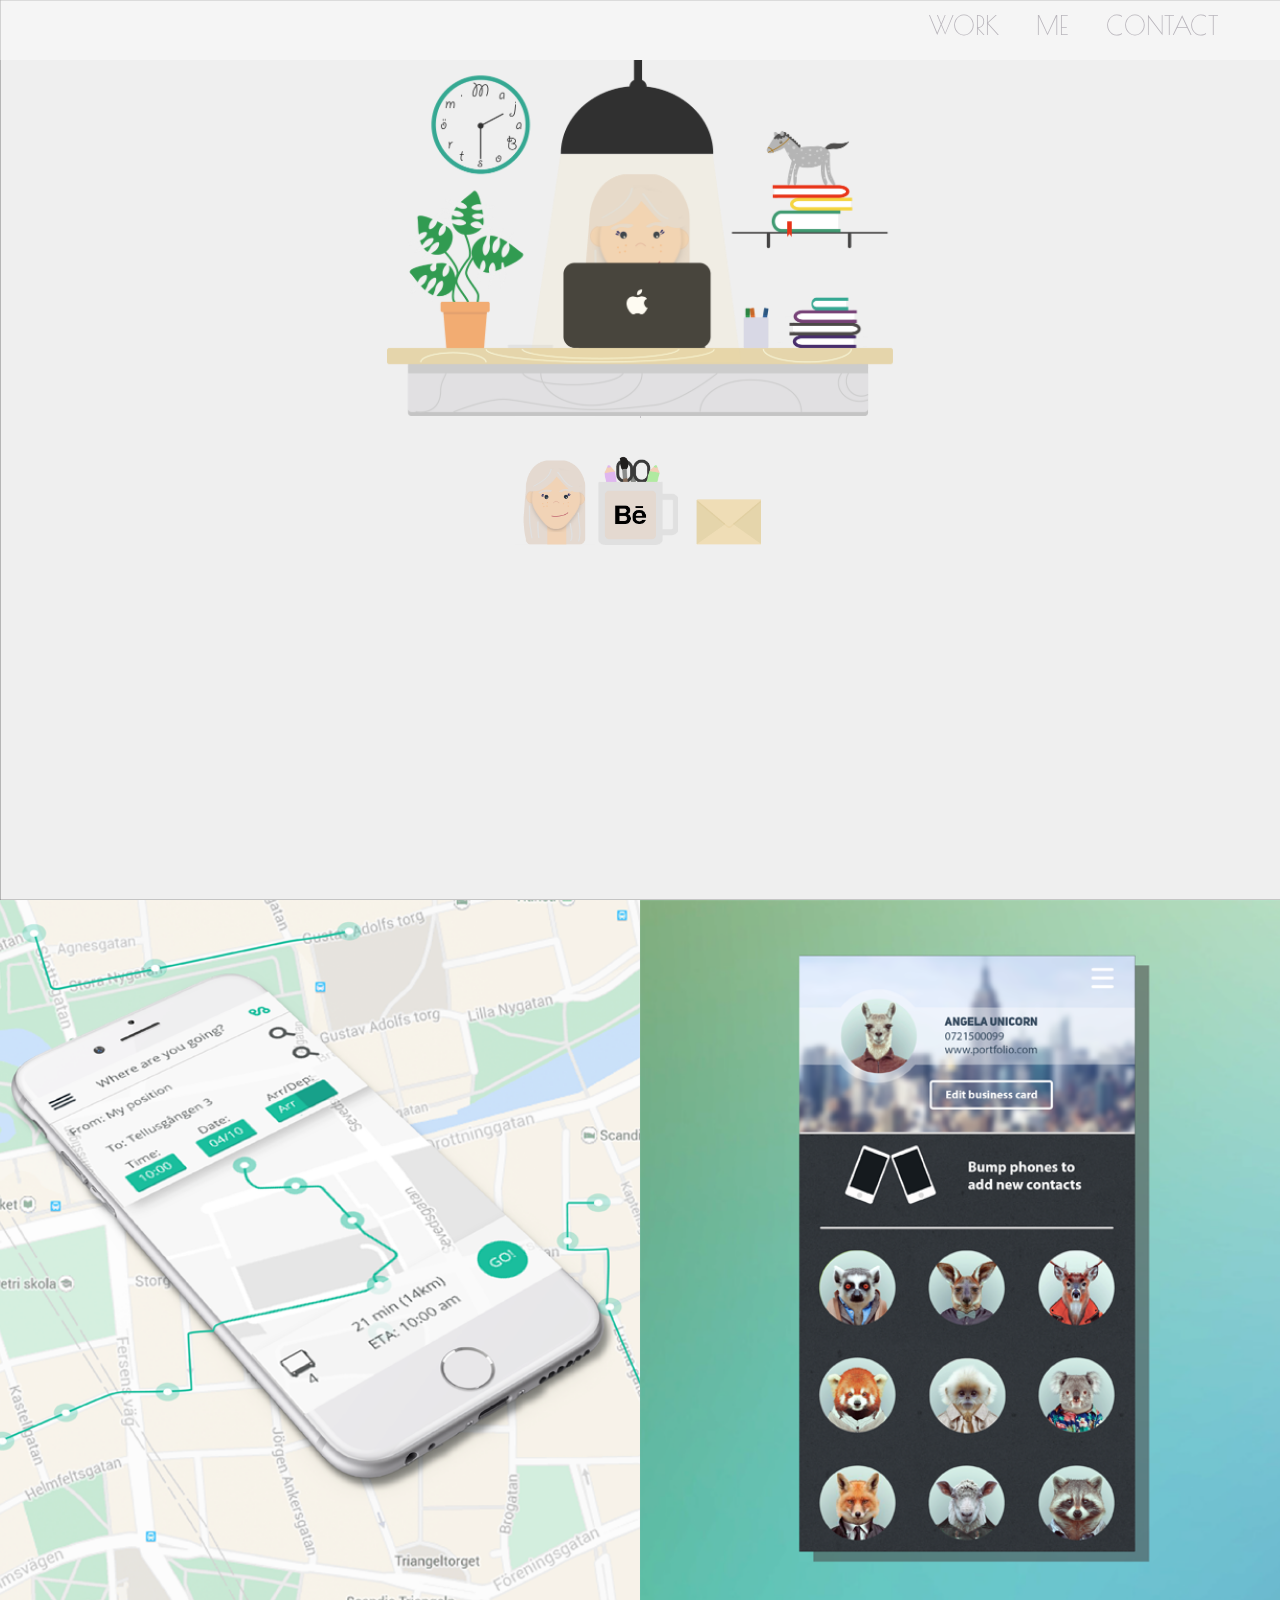
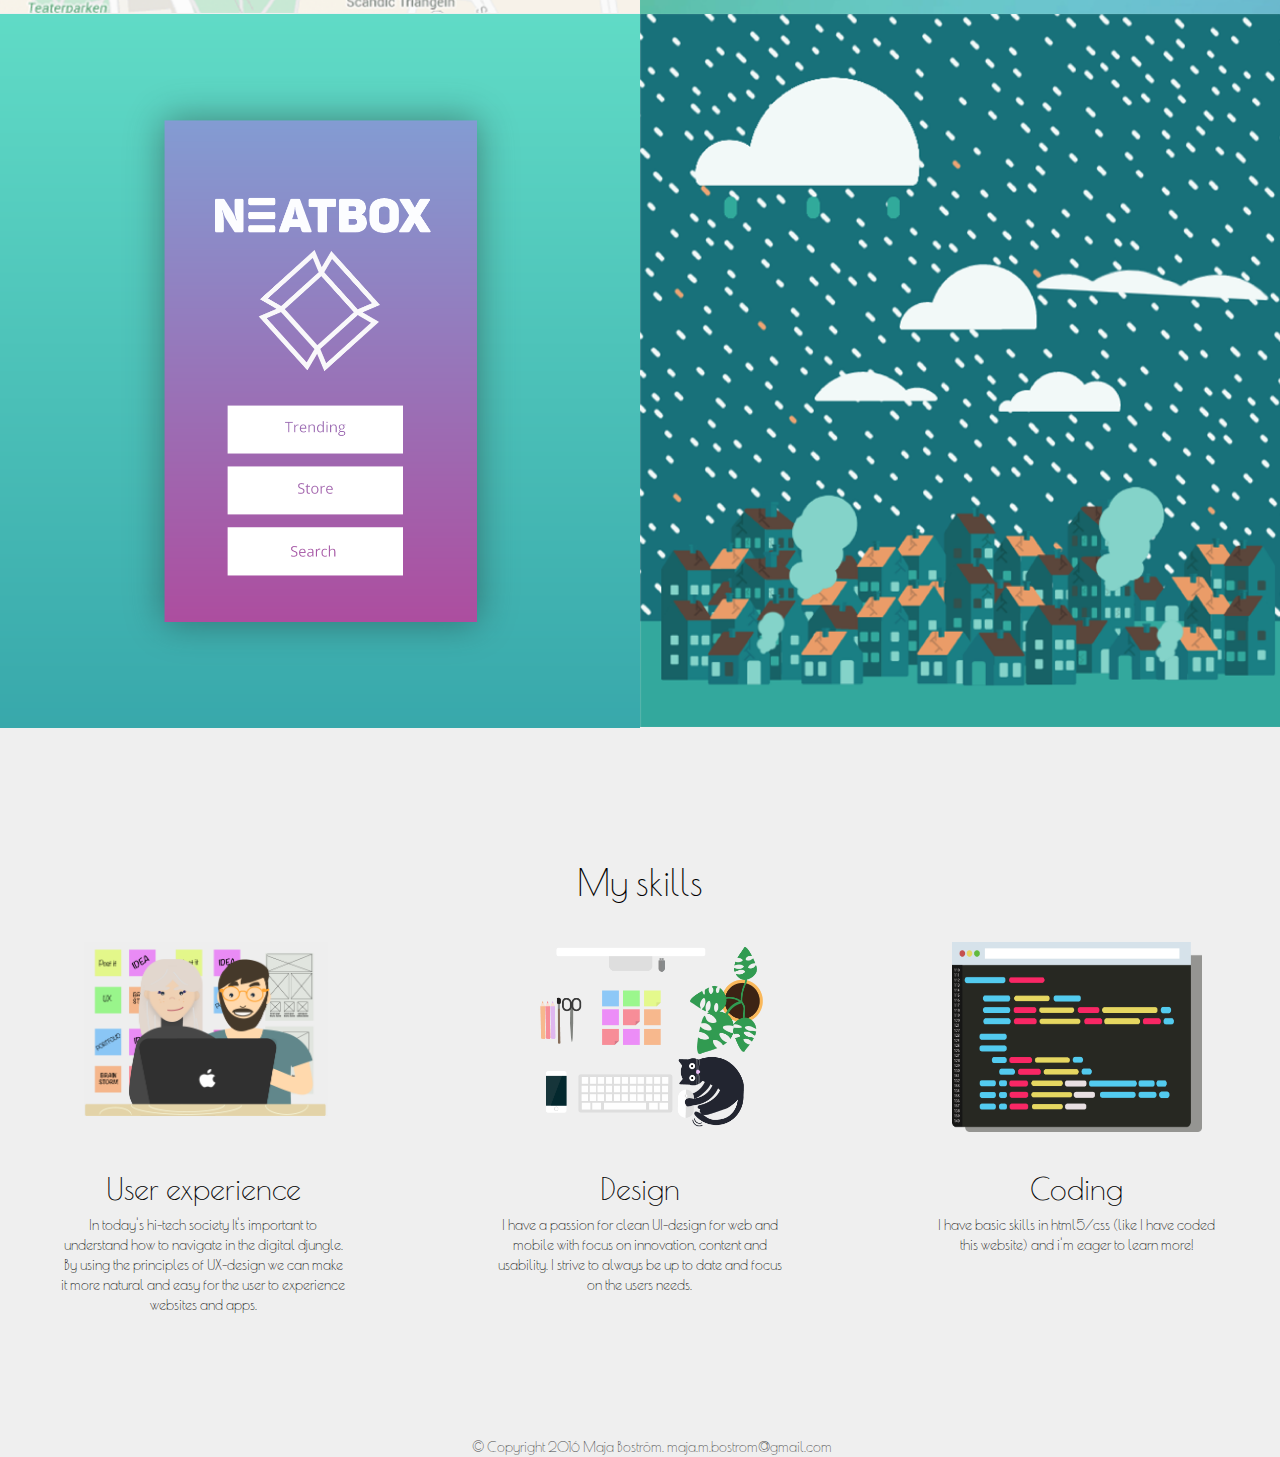
==== index.html @ 8cfa1ce7 "text" ====
<!DOCTYPE html>
<html lang="sv-SE">
	<head>
		<meta charset="utf-8"/>
		<link href='bootstrap.min.css' rel='stylesheet' type='text/css'>
		<link rel="stylesheet" type="text/css" href="style.css">
		<title></title>
		<meta name="viewport" content="width=device-width">
		<link href='https://fonts.googleapis.com/css?family=Poiret One' rel='stylesheet' type='text/css'>

	</head>
	
	<body>
		<header>
			<nav> 
				<ul>
					<li> <a href="#blue">WORK</a> </li>
					<li> <a href="#container_marketing">ME</a> </li>
					<li> <a href="#contact">CONTACT</a> </li>
				</ul>
			</nav>
		</header>

		    <div id="contact">
		<div class="rowCentered">
			<img class="huvudbild" src=medeskv2.png>
		
			<ul>
				<li><a class="mail-icon1" href="https://se.linkedin.com/in/maja-boström-a5a7ab94"></a></li>
				<li><a class="mail-icon2" href="https://www.behance.net/majabostrom"></a></li>
				<li><a class="mail-icon3" href="mailto:maja.m.bostrom@gmail.com"></a></li>
			</ul>

			
		</div>
		</div>



	<!--<a class="grid__item" href="#">
						<h2 class="title title--preview">On Humans &amp; other Beings</h2>
						<div class="loader">
						::before
						</div>

						<span class="category">Stories for humans</span>
						<div class="meta meta--preview">
							<img class="meta__avatar" src="jag.svg" alt="author01" /> 
							<span class="meta__date"><i class="fa fa-calendar-o">
							</i> 
							"9 Apr"
						</span>
							<span class="meta__reading-time"><i class="fa fa-clock-o">
								::before 
								</i> 
								"3 min read"
								</span>
						</div>
					</a>

	<article class="content__item">
							<span class="category category--full">Stories for humans</span>
							<h2 class="title title--full">On Humans &amp; other Beings</h2>
							<div class="meta meta--full">
								<img class="meta__avatar" src="img/authors/1.png" alt="author01" />
								<span class="meta__author"> ::before "Matthew Walters"</span>
								<span class="meta__date"><i class="fa fa-calendar-o"></i> "9 Apr" </span>
								<span class="meta__reading-time"><i class="fa fa-clock-o"></i> "3 min read" </span>
	
							</div>-->

	  <div class="containermarketing">

      <!-- Three columns of text below the carousel -->
      <div class="row">
	<div class="col-md-6">
		<div id="blue"> 
			<a href="project1.html" title="Transdev" name="Project1"><img src="mobil1.png"></a>
			 </div>
		</div>
	
		<div class="col-md-6">
		<div id="grey"> 
			<a href="project2.html" title="Bumpaphone" name="Bumpaphone"><img src="Bumpaphone.png"></a>
		</div>
		</div>

		<div class="col-md-6">
		<div id="yellow"> 
			<a href="project3.html" title="Neatbox"><img src="neatboxstor.png"></a>
		</div>
		</div>

		<div class="col-md-6">
		<div id="orange"> 
			<a href="project4.html" title="Pushedaway" name:"Project4"><img src="pushedaway.png"></a>
		</div>
		</div>

</div>
</div>
<br>
<br>
<br>
     		 
     <div id="container_marketing">
     	<div class="about1">
     	<h1> My skills </h1>
     	</div>

      <!-- Three columns of text below the carousel -->
      <div class="row">
        <div class="col-lg-4">
          <img class="about" src="uxliten.png" alt="Generic placeholder image" width="250" height="210">
          <h2 class="h2">User experience</h2>
          <p>In today's hi-tech society It's important to understand how to navigate in the digital djungle. By using the principles of UX-design we can make it more natural and easy for the user to experience websites and apps.</p>

          

        </div><!-- /.col-lg-4 -->

        <div class="col-lg-4">
          <img class="about" src="designliten.png" alt="Generic placeholder image" width="250" height="210">
          <h2 class="h2">Design</h2>
          <p> I have a passion for clean UI-design for web and mobile with focus on innovation, content and usability. I strive to always be up to date and focus on the users needs.</p>

        </div><!-- /.col-lg-4 -->

        <div class="col-lg-4">
          <img class="about" src="programmeringliten.png" alt="Generic placeholder image" width="250" height="210">
          <h2 class="h2">Coding</h2>
          <p> I have basic skills in html5/css (like I have coded this website) and i'm eager to learn more! </p>
        </div><!-- /.col-lg-4 -->
       
      </div><!-- /.row -->


     </div><!--container_marketing-->

 <p class="copyright">© Copyright 2016 Maja Boström. maja.m.bostrom@gmail.com</p>

		<script src="parallax.js"></script>
		 <script src="https://ajax.googleapis.com/ajax/libs/jquery/1.11.3/jquery.min.js"></script>
		 <script src="https://ajax.googleapis.com/ajax/libs/jquery/2.1.3/jquery.min.js"></script>

		 <script>
        (function() {
            var $win = $(window);
            
            function checkScroll() {
                if ($win.scrollTop() > 2500) {
                    $win.off('scroll', checkScroll);
                    $('.contactme center').fadeIn(2500);
                }
            }
            
            $win.scroll(checkScroll);
        })();
</script>
	</body>
</html>
---- style.css ----
body {
	padding:0;
	margin:0;
	background-color: #efefef;
	font-family: 'Poiret One', cursive;
	max-width: 2000px;
}

header {
	width:100%;
	height: 60px;
	padding:0;
	margin:0;
	position:fixed;
	font-size: 25px;
	background-color: white;
	z-index:988;
	top:0;
	opacity: 0.4;

}



a {
	text-decoration:none;
	color:#696070;
	z-index: 999;
}
.rowCentered li {
	display: inline-block;

}

nav ul{
	padding-top: 10px;
	list-style-type:none;
	
	
}

	nav ul li {
		top:20px;
		display: inline-block;
		float: left;
	}

	nav {
		overflow:hidden;
		width:400px;
		float:right;
		margin-right:10px;
		top:50%;
		transform:translate(0,-25%);
		
	}

		nav ul li a {
			display: block;
			padding: .5em;
			border-radius: .5em;
			margin: .25em;
		}

		nav ul a:focus {
			color:#696070;
			border color:black;

		}

		nav ul a:hover {
			color:#696070;
			border color:black;

		}




.huvudbild{
  width:506px;
  height:506.667;
  padding-bottom: 10px;
  margin: 0 auto;
  display:block;
  padding-top: 60px ;
}

.section {
	margin:0 auto;
	display:block;
	padding-top:0px;
}

.section1 {
   	margin: 0 auto;
   	display:block;
   	padding-top: 0px;
	
}

.rowCentered ul {
	padding: 0px;
	width: 250px;
	margin:0 auto;
} 

.mail-icon1 {
	display:block;
	width:80px;
	height:129px;
	margin-left: auto;
	margin-right: auto;
	background:url('jagicon11.png') no-repeat;
	background-size: cover;
	margin-bottom:100px;
	transition: all 0.2s;
	}
.mail-icon1:hover {
	display:block;
	width:80px;
	height:129px;
	margin-right: auto;
	margin-left: auto;
	background:url('jagicon22.png') no-repeat;
	background-size: cover;
	}
.mail-icon1:hover img{
	margin-top: -20px;
	visibility: hidden;
}

.mail-icon2 {
	display:block;
	width:80px;
	height:129px;
	margin-left: auto;
	margin-right: auto;
	background:url('behance1ny.png') no-repeat;
	background-size: cover;
	margin-bottom:100px;
	transition: all 0.2s;
	}
.mail-icon2:hover {
	display:block;
	width:80px;
	height:129px;
	margin-right: auto;
	margin-left: auto;
	background:url('behance2ny.png') no-repeat;
	background-size: cover;
	}
.mail-icon2:hover img{
	margin-top: -20px;
	visibility: hidden;
}

.rowCentered img:nth-child(1) {
 padding-bottom:100px;
}
.rowCentered {
  position: relative;
  height : 100vh;
  background-image: url(background4.4.jpg);
  background-size: cover;
  
}

.mail-icon3 {
	display:block;
	width:80px;
	height:129px;
	margin-left: auto;
	margin-right: auto;
	background:url('skype1.png') no-repeat;
	background-size: cover;
	margin-bottom:100px;
	transition: all 0.2s;
	}
.mail-icon3:hover {
	display:block;
	width:80px;
	height:129px;
	margin-right: auto;
	margin-left: auto;
	background:url('skype2.png') no-repeat;
	background-size: cover;
	}
.mail-icon2:hover img{
	margin-top: -20px;
	visibility: hidden;
}

.rowCentered img:nth-child(1) {
 padding-bottom:0px;
}
.rowCentered {
  position: relative;
  height : 100vh;
  background-image: url(background4.4.jpg);
  background-size: cover;
  
}



#blue img {
	
	display:block;
	height:100%;
	width:100%;
	position:relative;
	float:left;
	transition: all 0.2s;

	
}


#blue:hover {
	
	opacity: 0.7;
	}


	.page1 {
	background-color: #f2f2f2;
	
	}

	.project1{
	background-color:#ffffff;
	box-shadow: 1px -1px 20px #888888;
	margin:0 auto;
	margin-top: 100px;
	width:1050px;
	height:2650px;
	margin-bottom: 30px;
	border-radius:  1em;
	}

	.project1 h2{
		margin-top: 25px;
		margin-left:70px;
	}

	.project1 p{
		margin-top: 30px;
		margin-left:70px;
	}

	.mobil1 {
	position:relative;
	width:1050px;
	height:610px;
	border-top-right-radius: 1em;
    border-top-left-radius: 1em;
	}

	.processt
	{
	margin-top:-3px;	
	position:relative;
	width:1050px;
	height:700px;
	}

	.mobilbildclaudio {
	 margin-top:45px;
	position:relative;
	width:1050px;
	height:600px;
	}

    .mobilbild1 {
    margin-top:45px;
	position:relative;
	width:1050px;
	height:600px;

	}

	.goback{
	margin-top: -50px;
	float:right;
	padding-left: 1160px;
	z-index:10;
	position:absolute;
	}

	.button2:hover {
		width:100%;
		height:45px;
		opacity:0.4;

	}

	#grey img{
	display:block;
	height:100%;
	width:100%;
	position:relative;
	float-left:1%;
	transition: all 0.2s;
	
	
}

#grey:hover {

	opacity: 0.7;
}

	.page2 {
	background-color:#f2f2f2;
	
	}


	.process2
	{
	position:relative;
	width:1050px;
	height:1371px;
	border-top-right-radius: 1em;
    border-top-left-radius: 1em;
	}

	.project2{
	background-color:#ffffff;
	box-shadow: 1px -1px 20px #888888;
	margin:0 auto;
	margin-top: 100px;
	width:1050px;
	height:1810px;
	margin-bottom: 30px;
	border-radius:  1em;
	}

	.project2 h2{
		margin-top: 25px;
		margin-left:70px;
	}

	.project2 p{
		margin-top: 30px;
		margin-left:70px;
	}

	.goback{
	margin-top: -50px;
	float:right;
	padding-left: 1160px;
	z-index:10;
	position:absolute;
	}

	.button2:hover {
		width:100%;
		height:45px;
		opacity:0.4;

	}


#yellow img{
	display:block;
	height:100%;
	width:100%;
	position:relative;
	float-left:10%;
	transition: all 0.2s;


}

#yellow:hover {
	
	opacity: 0.7;
}

	.page3 {
	background-color: #f2f2f2;
	
	}

	.project3{
	background-color:#ffffff;
	box-shadow: 1px -1px 20px #888888;
	margin:0 auto;
	margin-top: 100px;
	width:1050px;
	height:3650px;
	margin-bottom: 30px;
	border-radius:  1em;
	}

	.project3 h2{
		margin-top: 25px;
		margin-left:70px;
	}

	.project3 p{
		margin-top: 30px;
		margin-left:70px;
	}

	.processn
	{
	position:relative;
	width:1050px;
	height:3200px;
	border-top-right-radius: 1em;
    border-top-left-radius: 1em;
	}

	.goback{
	margin-top: -50px;
	float:right;
	padding-left: 1160px;
	z-index:10;
	position:absolute;
	}

	.button2:hover {
		width:100%;
		height:45px;
		opacity:0.4;

	}

	

#orange img{
	display:block;
	height:100%;
	width:100%;
	position:relative;
	float:left;
	transition: all 0.2s;


}
#orange:hover {
	
	opacity: 0.7;
}
	.page4 {
	background-color: #f2f2f2;
	
	}

	.project4{
	background-color:#ffffff;
	box-shadow: 1px -1px 20px #888888;
	margin:0 auto;
	margin-top: 100px;
	width:1050px;
	height:2490px;
	margin-bottom: 30px;
	border-radius: 1em;
	}

	.project4 h2{
		margin-top: 25px;
		margin-left:70px;
	}

	.project4 p{
		margin-top: 30px;
		margin-left:70px;
	}

	.Pushedaway {
	position:relative;
	top:30px;
	left:50px;
	width:400px;
	height:500px;
	}

	.processp
	{
	margin-top:-3px;	
	position:relative;
	width:1050px;
	height:700px;
	}

	.goback4{
	margin-top: -50px;
	float:right;
	padding-left: 1160px;
	z-index:10;
	position:absolute;
	}

	.button4:hover {
		width:100%;
		height:45px;
		opacity:0.4;

	}

#container_marketing {

	background-color:#efefef;
	padding-top:5px;
}

.about1 {
	text-align: center;
	font-style:bold;
	padding-top: 50px;
	padding-bottom:30px;
	color:black;
}


.about{

	
	padding-bottom: 20px;

}


.col-lg-4 p {
	color:black;
	margin:0 auto;
	padding-left: 15%;
	padding-right:15%;
	padding-bottom:30%;
	text-align:center;
}

.col-lg-4  {
	
	text-align:center;
}


.h1 {
	text-align: center;
	color:black;
	font-size: 50px;
	font-style: bold;
}

.h2{
	text-align: center;
	color:black;
}

.col-md-6 {
padding-right: 0px;
padding-left: 0px;
}

.copyright { position: absolute; opacity: 0.9; font-size: 1,3rem; right: 35%; margin-bottom: 20px;}


/*----ny responsive-----*/ 

@media screen and (max-width: 700px) {

	#contact, 
	#container_marketing,
	.row, .huvudbild, .header {
		float:none;
		width:100%;
	}
	.copyright { bottom:-510%; right:25%;}
}

@media screen and (max-width: 430px) { 
	nav li, 
	nav a {
		display:block;
	}
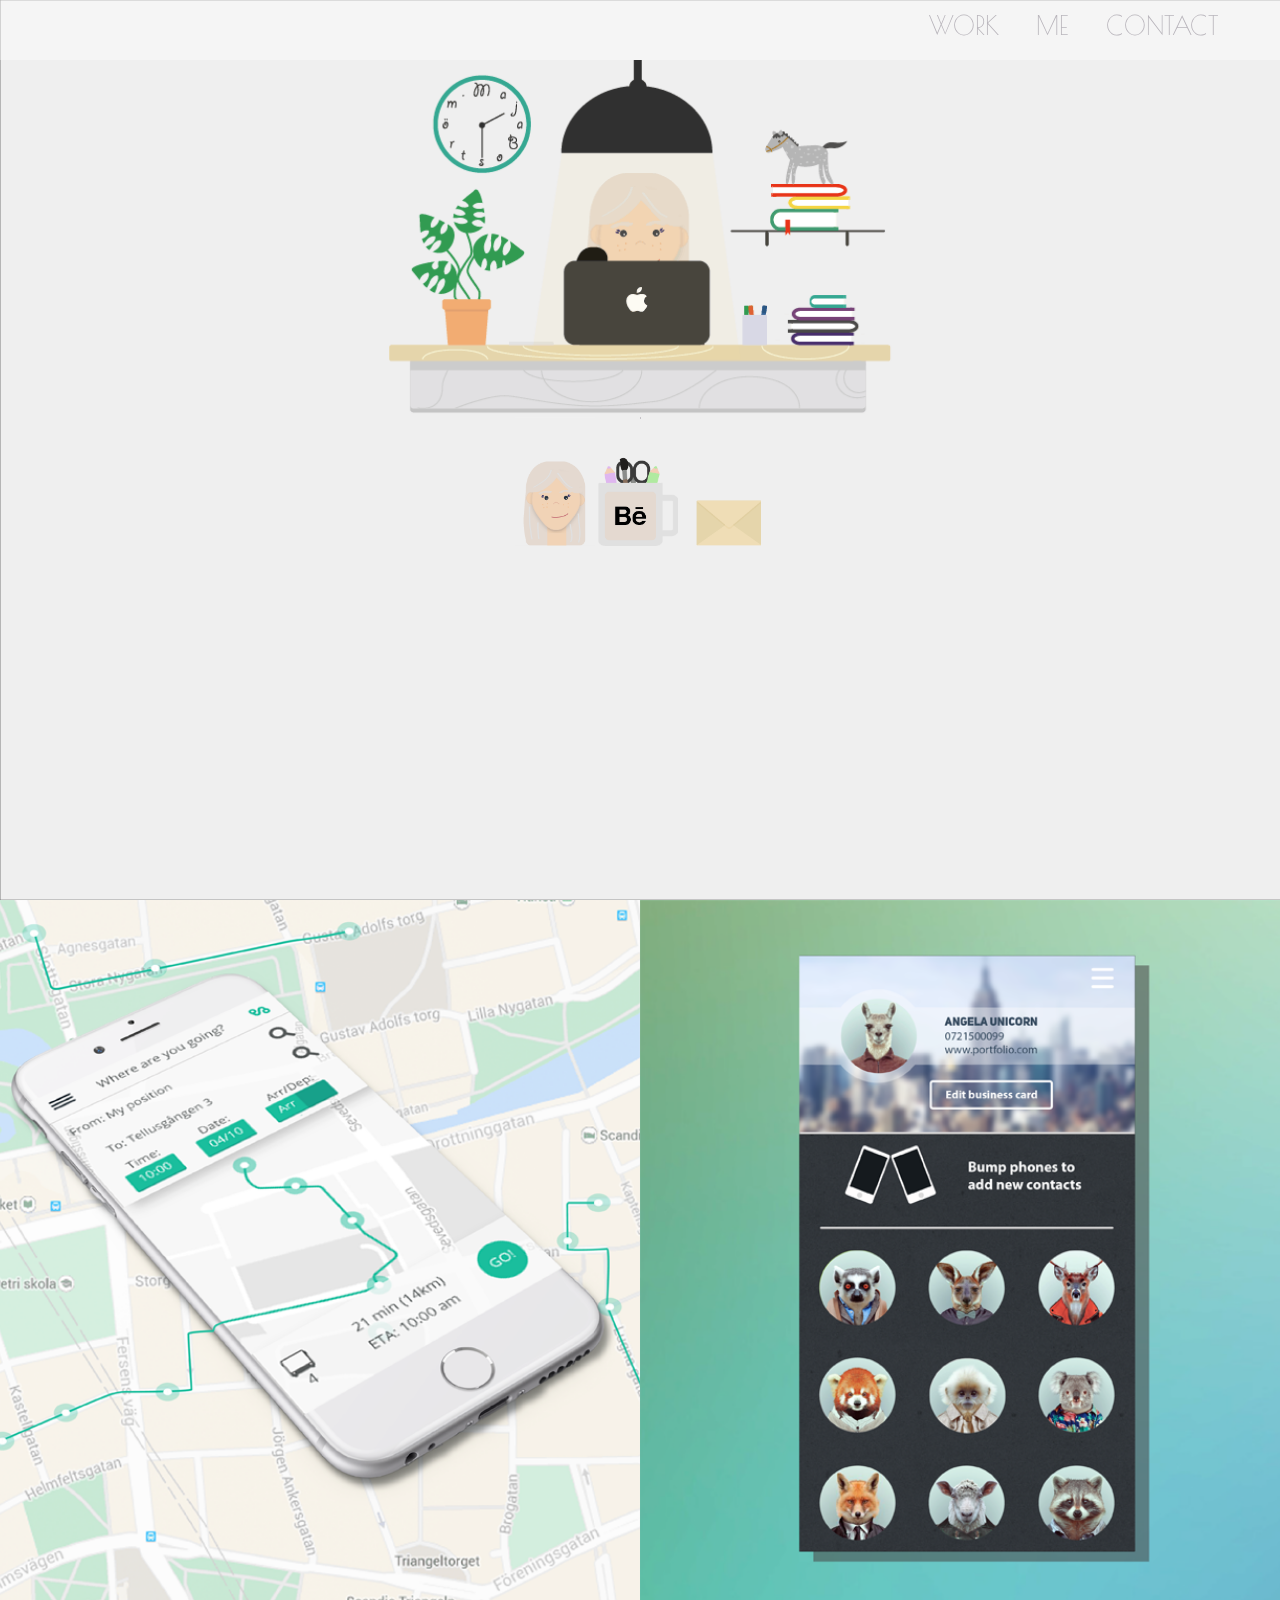
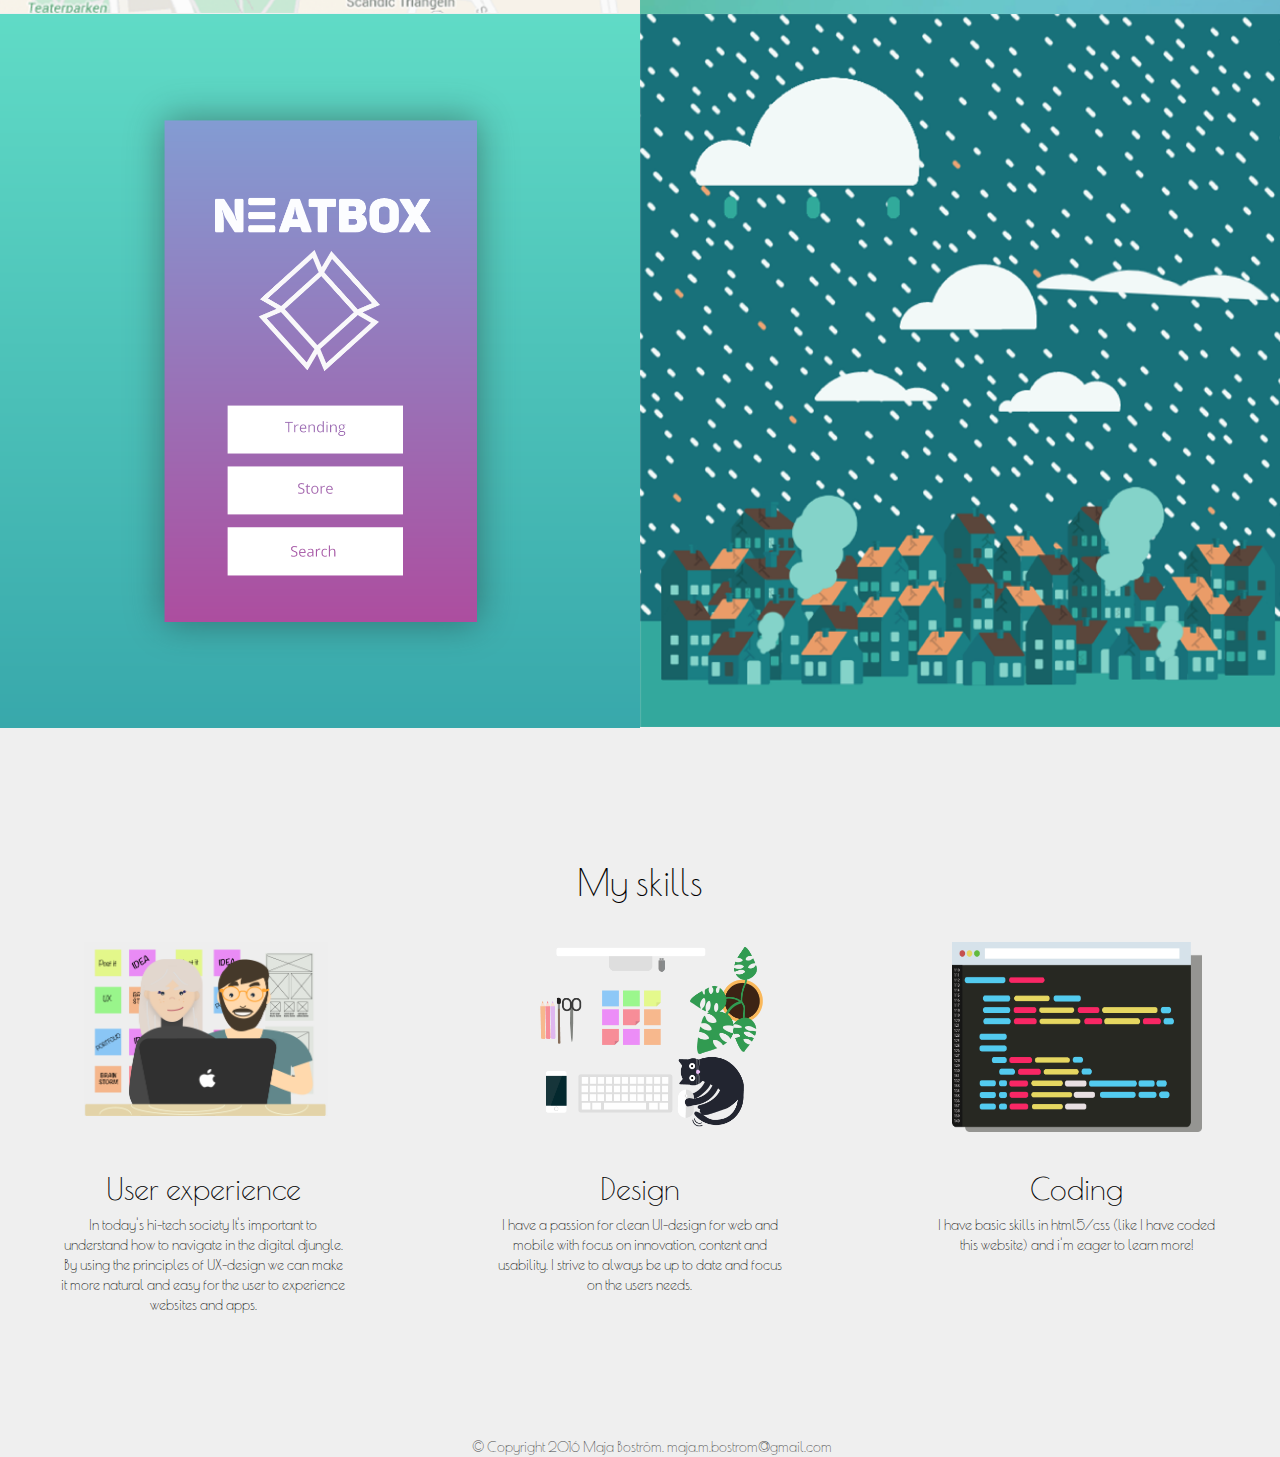
==== commit cd5ddcfd: "gif" ====
--- a/index.html
+++ b/index.html
@@ -23,7 +23,7 @@
 
 		    <div id="contact">
 		<div class="rowCentered">
-			<img class="huvudbild" src=medeskv2.png>
+			<img class="huvudbild" src=medeskv2.gif>
 		
 			<ul>
 				<li><a class="mail-icon1" href="https://se.linkedin.com/in/maja-boström-a5a7ab94"></a></li>
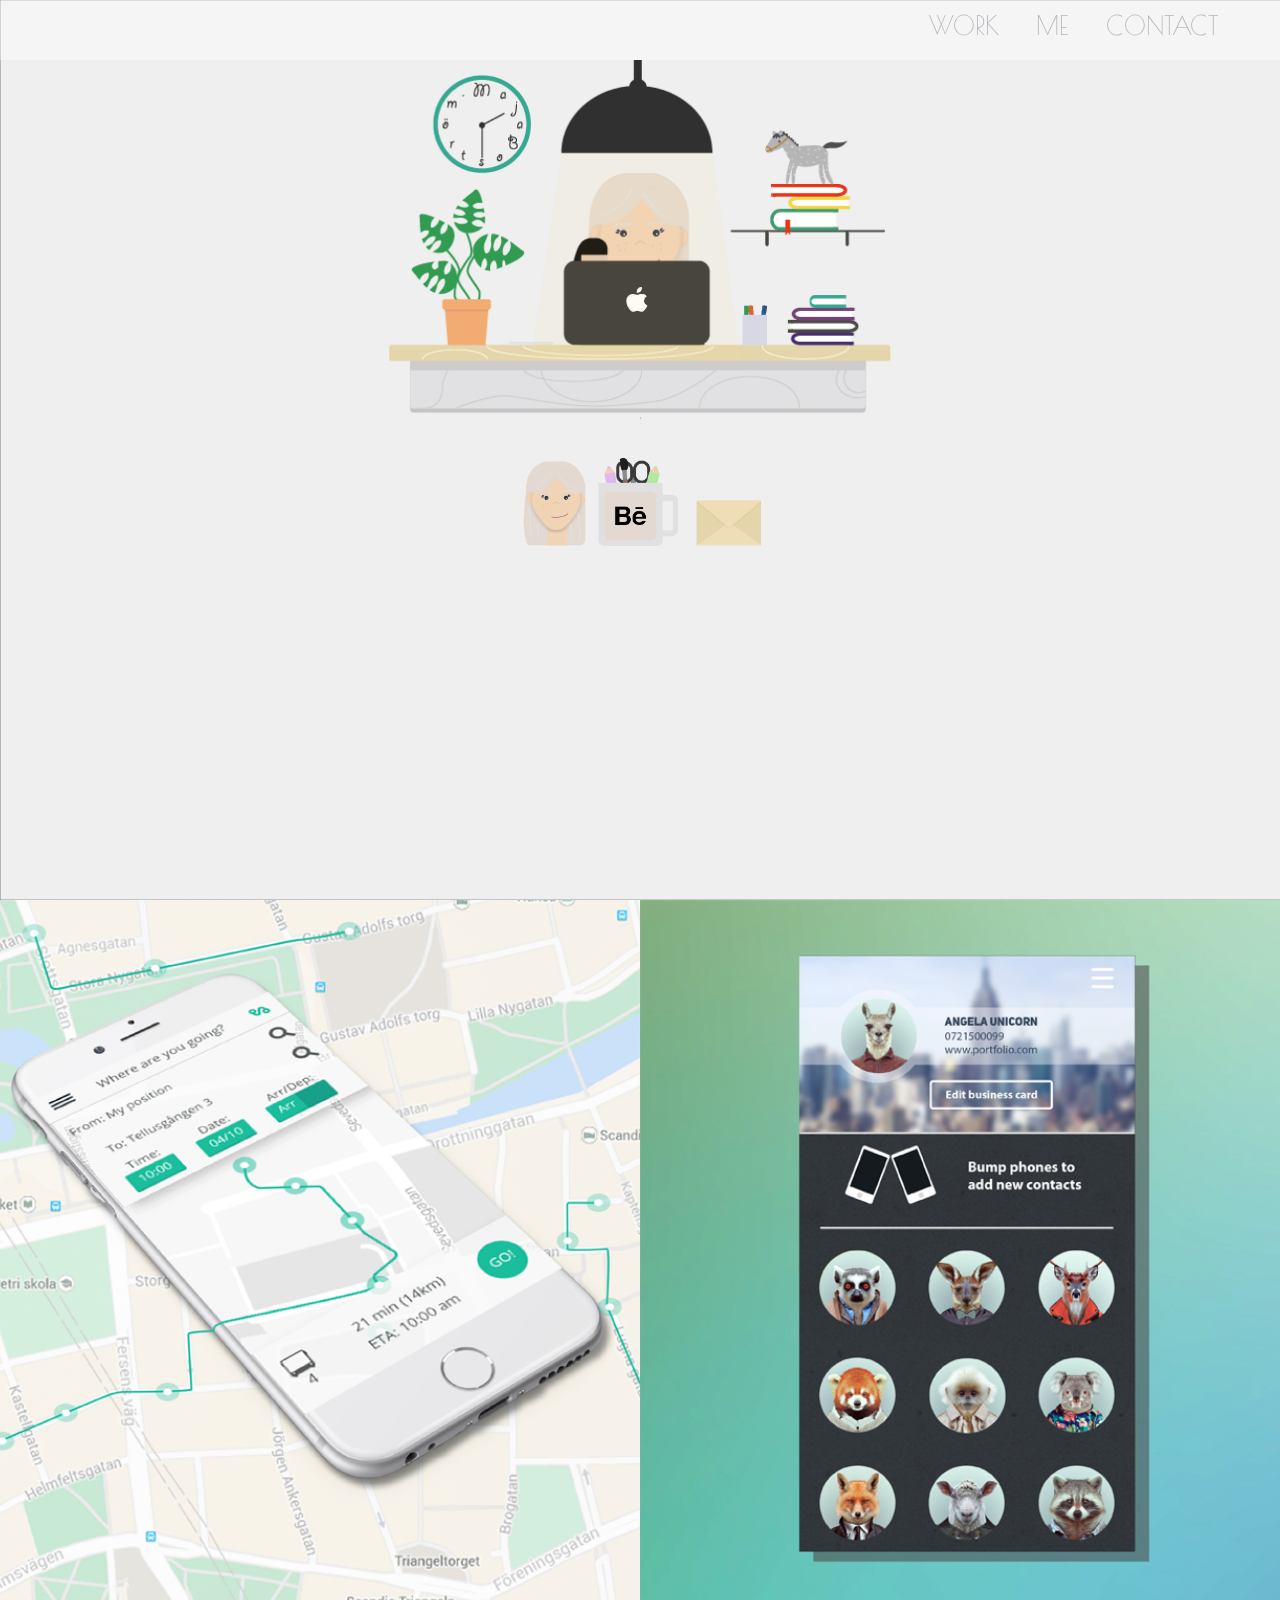
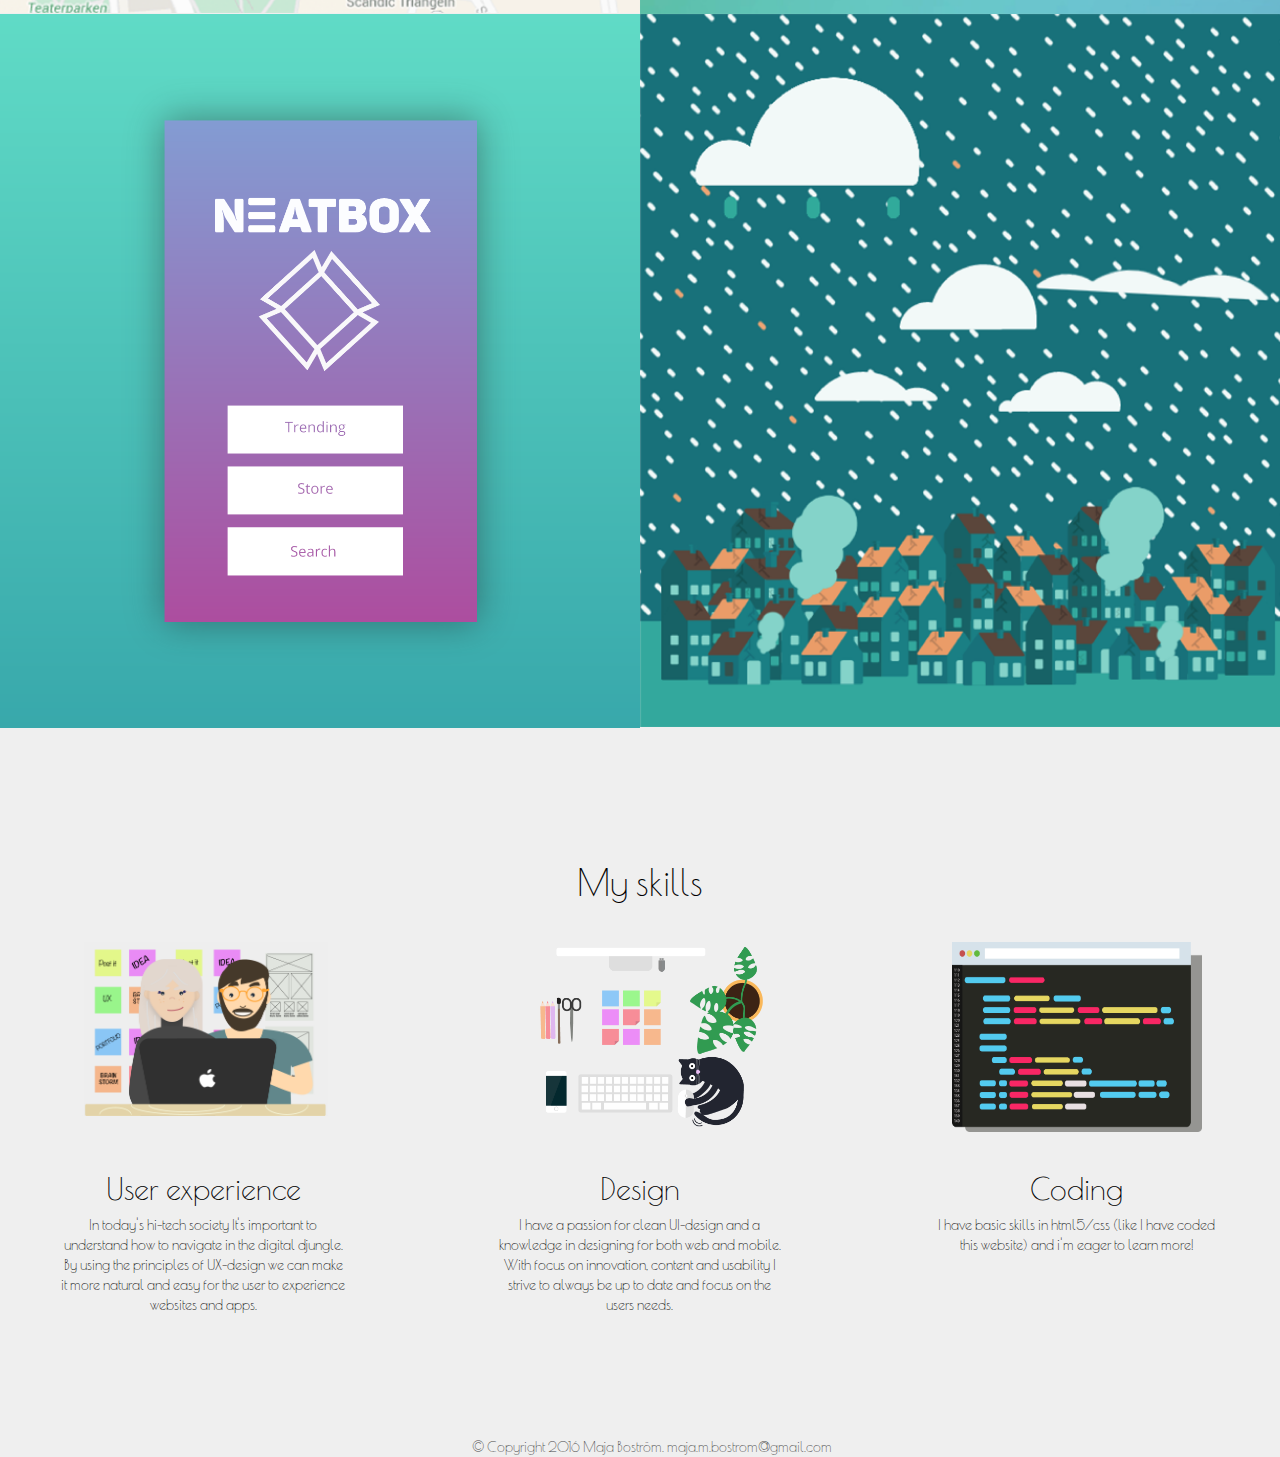
==== commit e625a365: "design" ====
--- a/index.html
+++ b/index.html
@@ -122,7 +122,9 @@
         <div class="col-lg-4">
           <img class="about" src="designliten.png" alt="Generic placeholder image" width="250" height="210">
           <h2 class="h2">Design</h2>
-          <p> I have a passion for clean UI-design for web and mobile with focus on innovation, content and usability. I strive to always be up to date and focus on the users needs.</p>
+          <p> I have a passion for clean UI-design and a knowledge in designing for both web and mobile. With focus on innovation, content and usability I strive to always be up to date and focus on the users needs.</p>
+
+         
 
         </div><!-- /.col-lg-4 -->
 
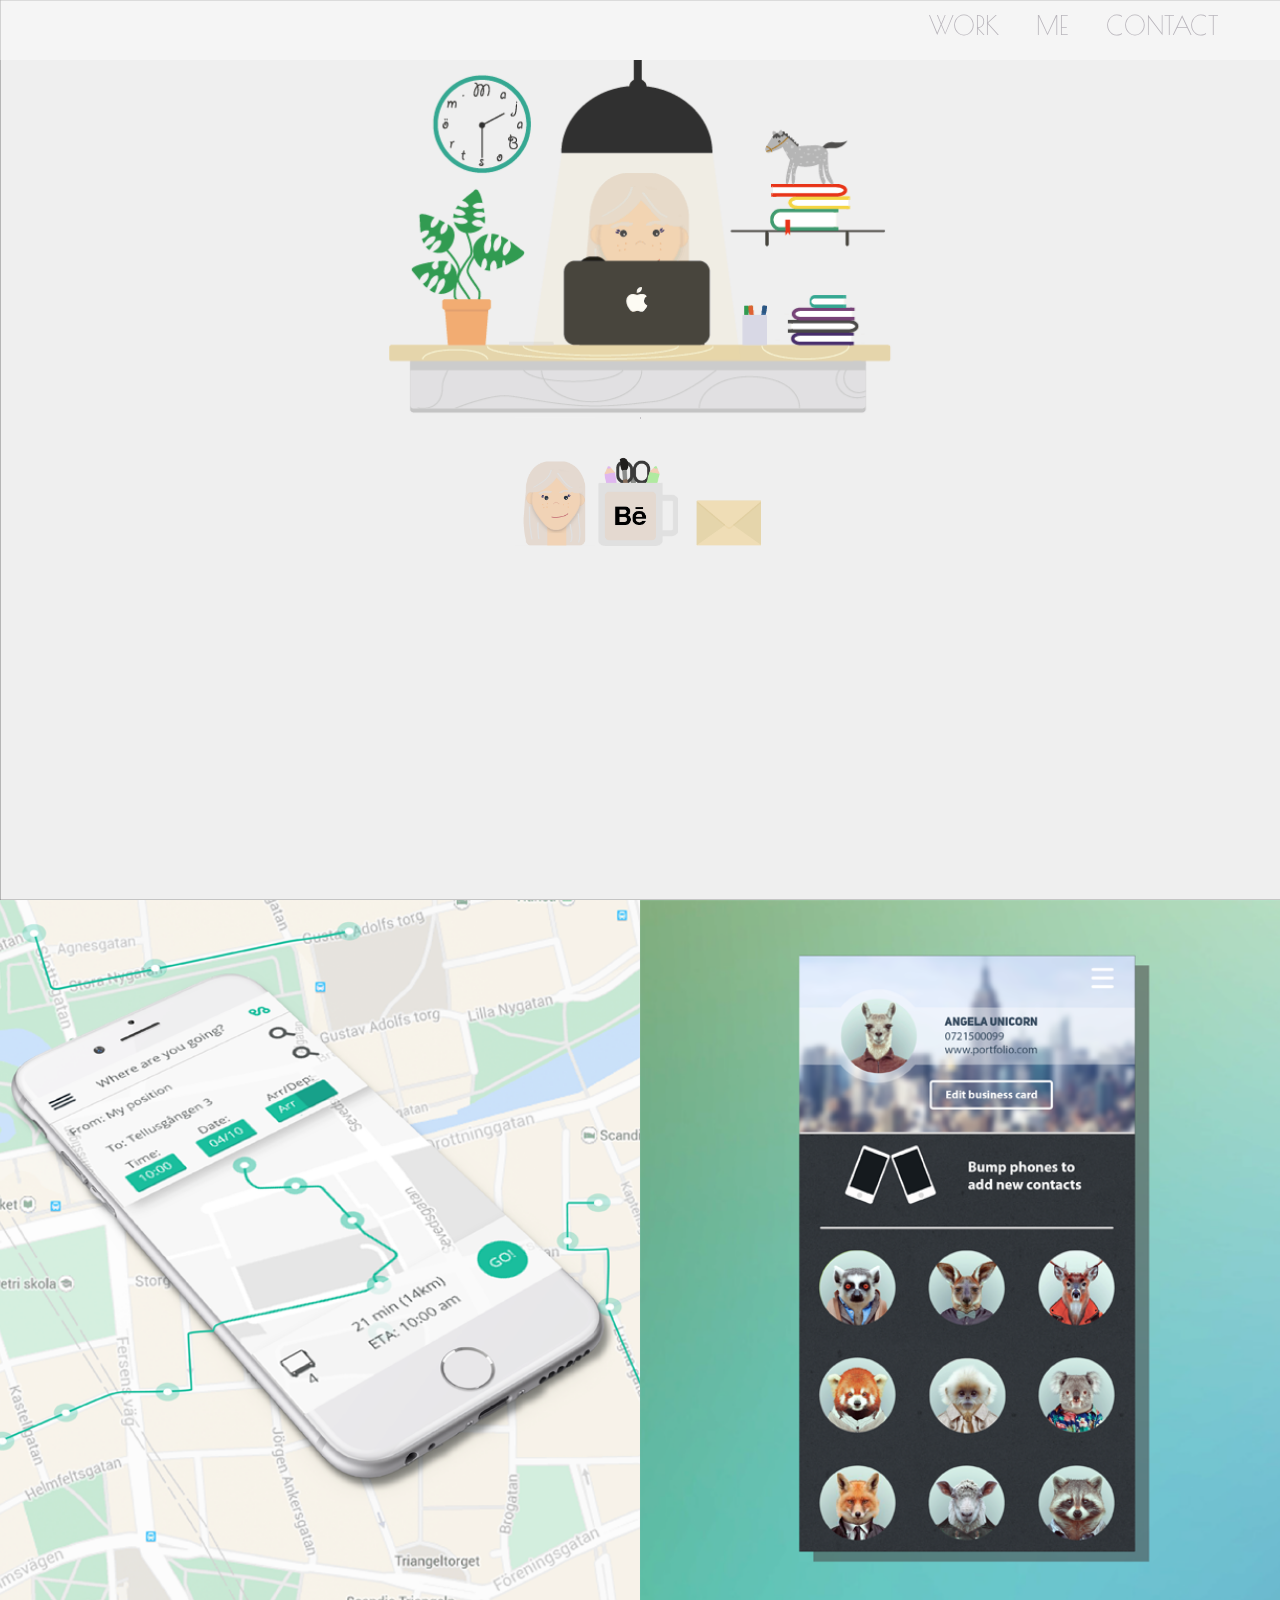
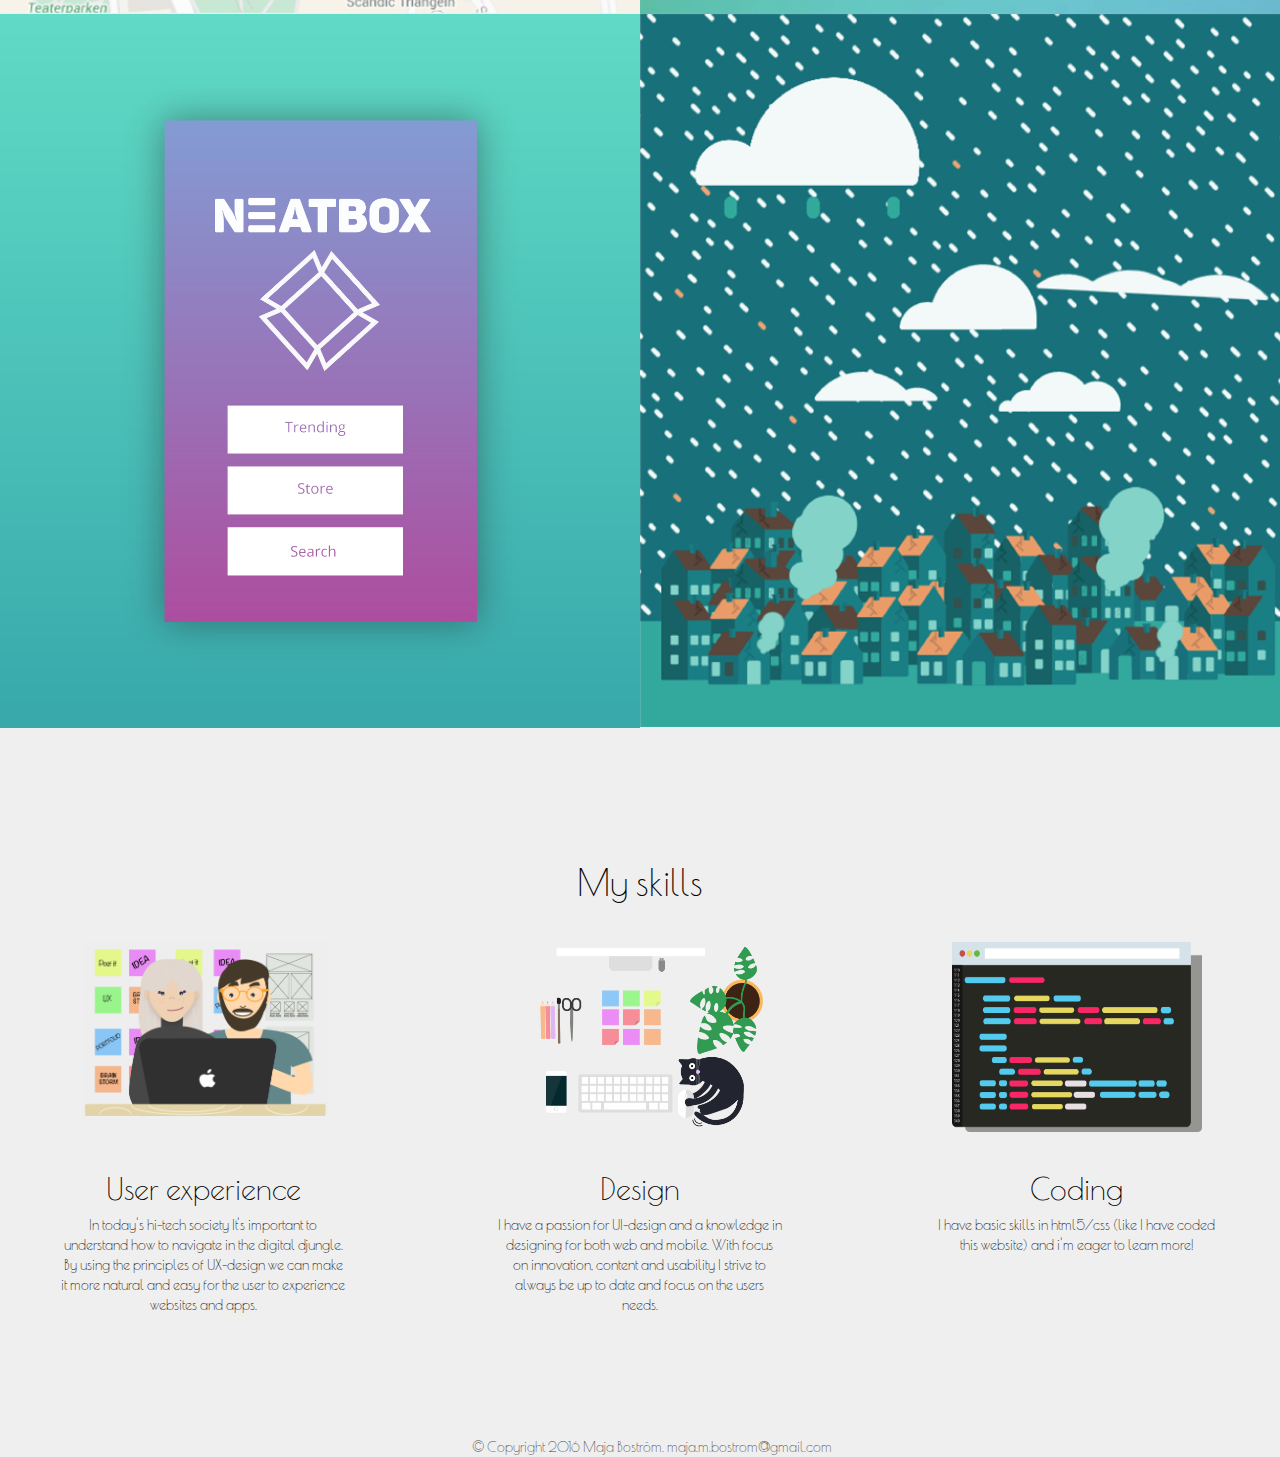
==== commit 6b9cc1cf: "design" ====
--- a/index.html
+++ b/index.html
@@ -122,7 +122,7 @@
         <div class="col-lg-4">
           <img class="about" src="designliten.png" alt="Generic placeholder image" width="250" height="210">
           <h2 class="h2">Design</h2>
-          <p> I have a passion for clean UI-design and a knowledge in designing for both web and mobile. With focus on innovation, content and usability I strive to always be up to date and focus on the users needs.</p>
+          <p> I have a passion for UI-design and a knowledge in designing for both web and mobile. With focus on innovation, content and usability I strive to always be up to date and focus on the users needs.</p>
 
          
 
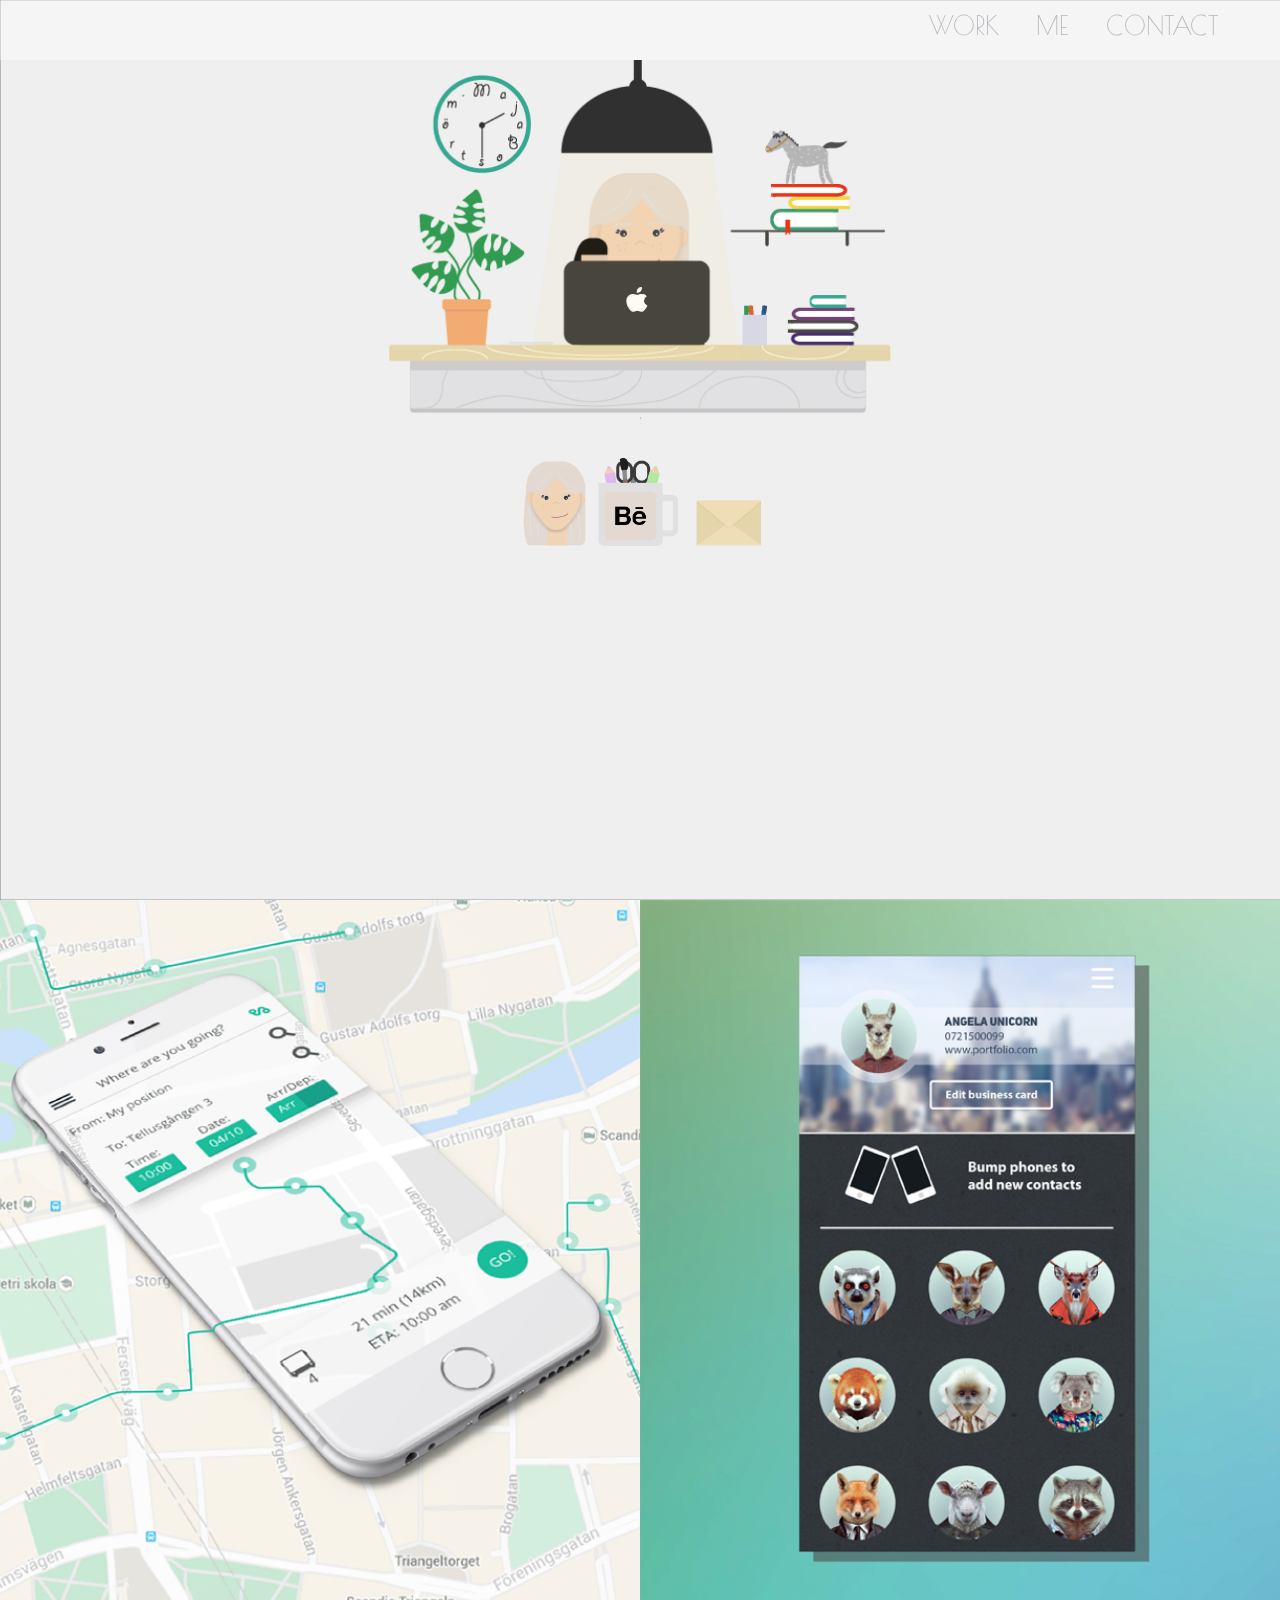
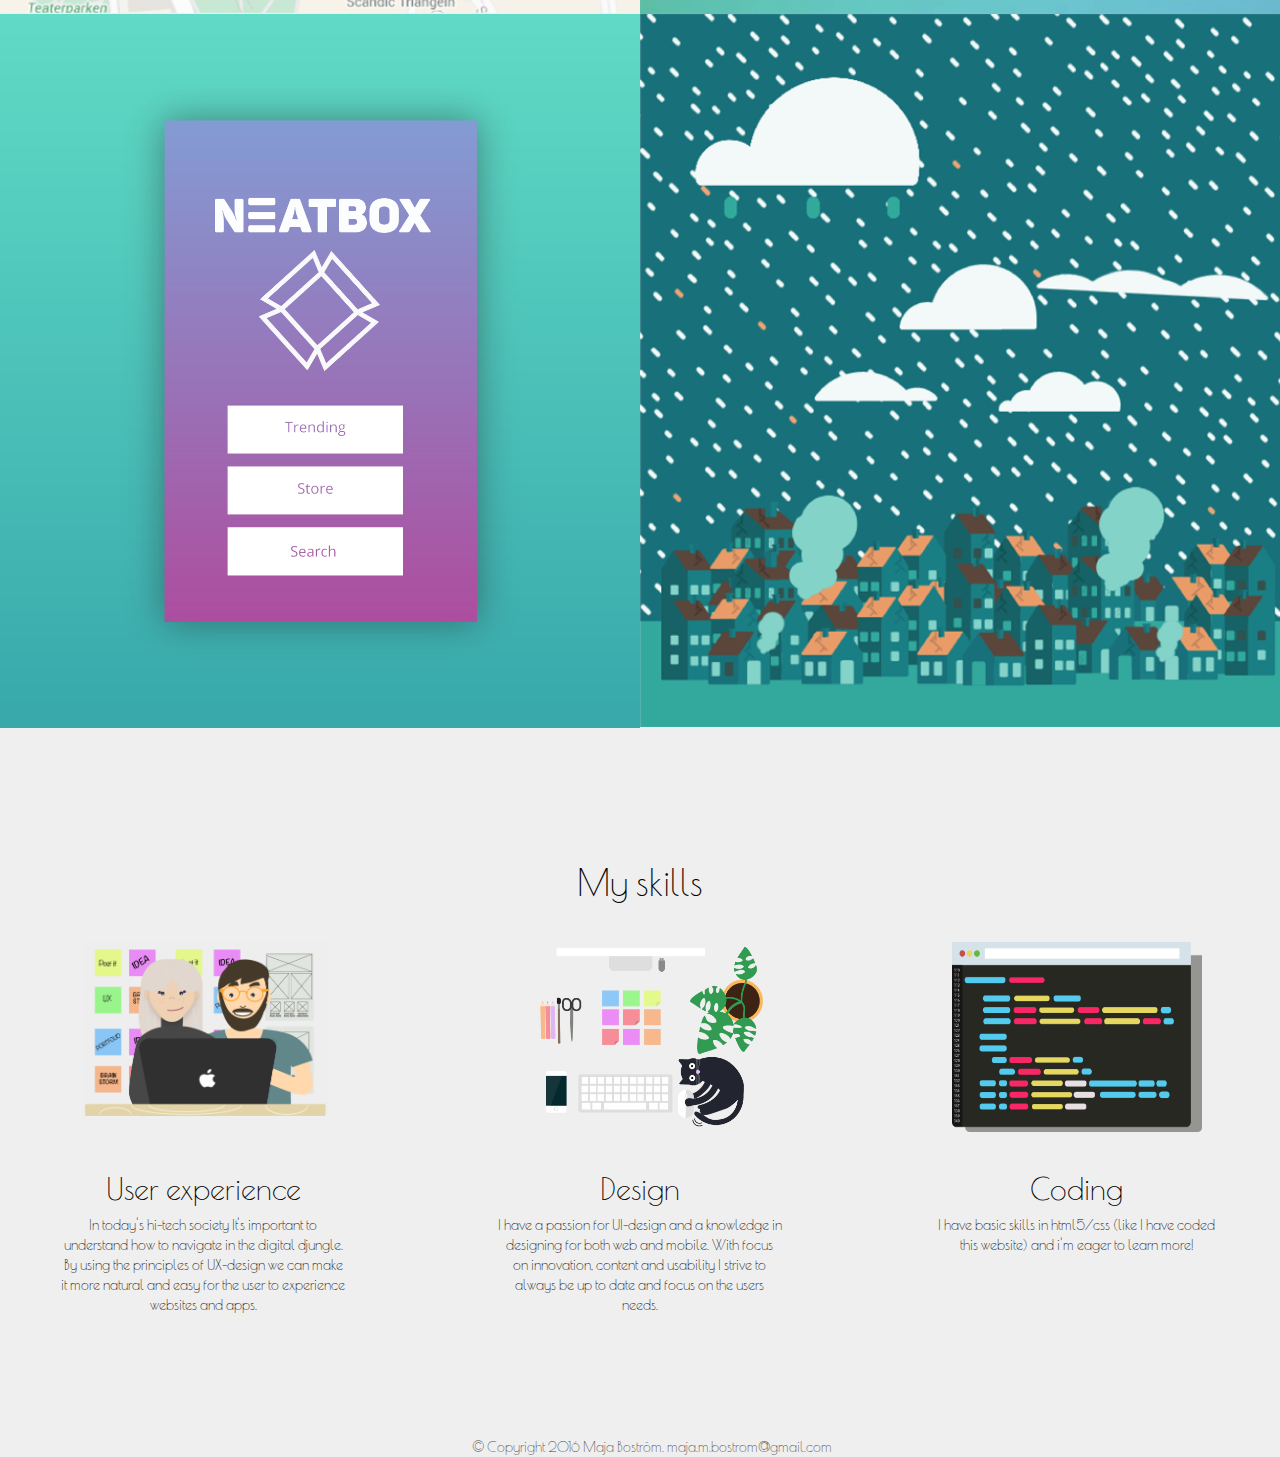
==== commit c639b52d: "for sokningar" ====
--- a/index.html
+++ b/index.html
@@ -4,7 +4,7 @@
 		<meta charset="utf-8"/>
 		<link href='bootstrap.min.css' rel='stylesheet' type='text/css'>
 		<link rel="stylesheet" type="text/css" href="style.css">
-		<title></title>
+		<title>Maja Boström Portfolio</title>
 		<meta name="viewport" content="width=device-width">
 		<link href='https://fonts.googleapis.com/css?family=Poiret One' rel='stylesheet' type='text/css'>
 
--- a/style.css
+++ b/style.css
@@ -410,7 +410,7 @@
 	{
 	position:relative;
 	width:1050px;
-	height:3200px;
+	height:3100px;
 	border-top-right-radius: 1em;
     border-top-left-radius: 1em;
 	}
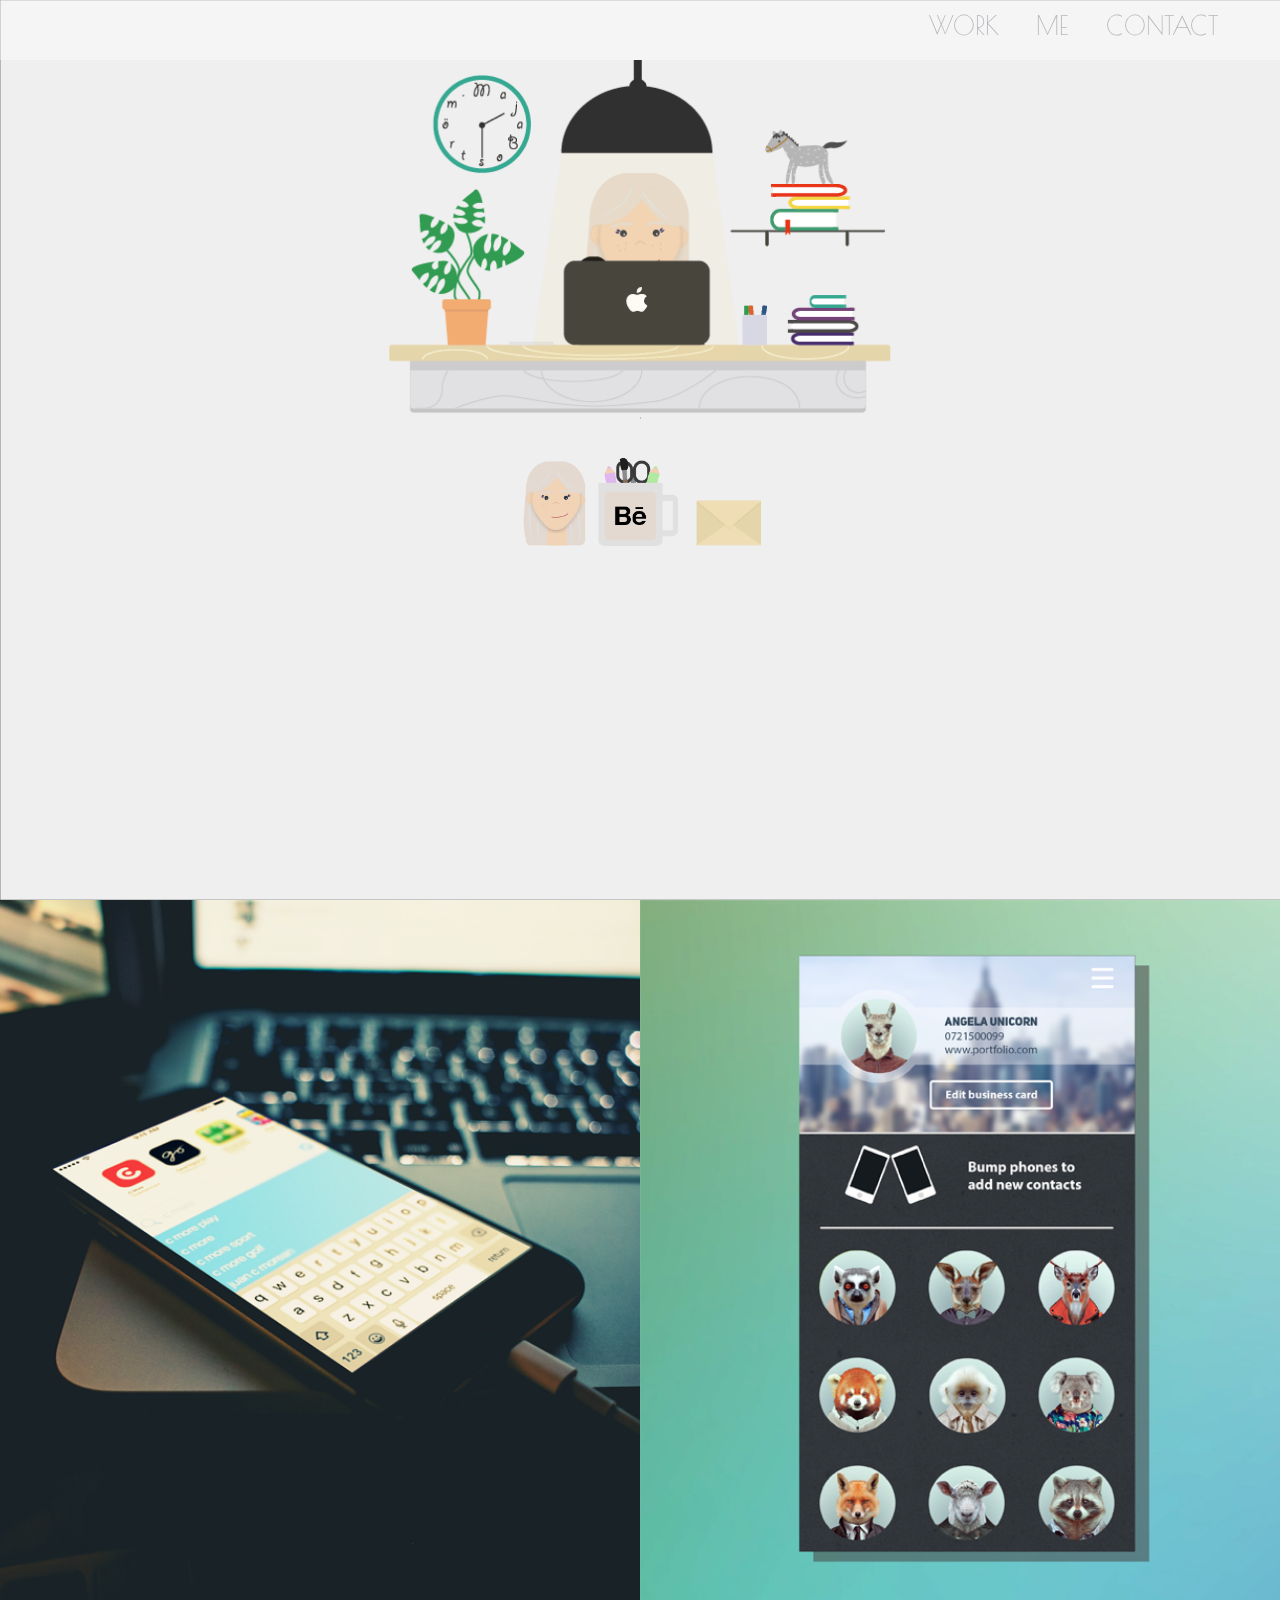
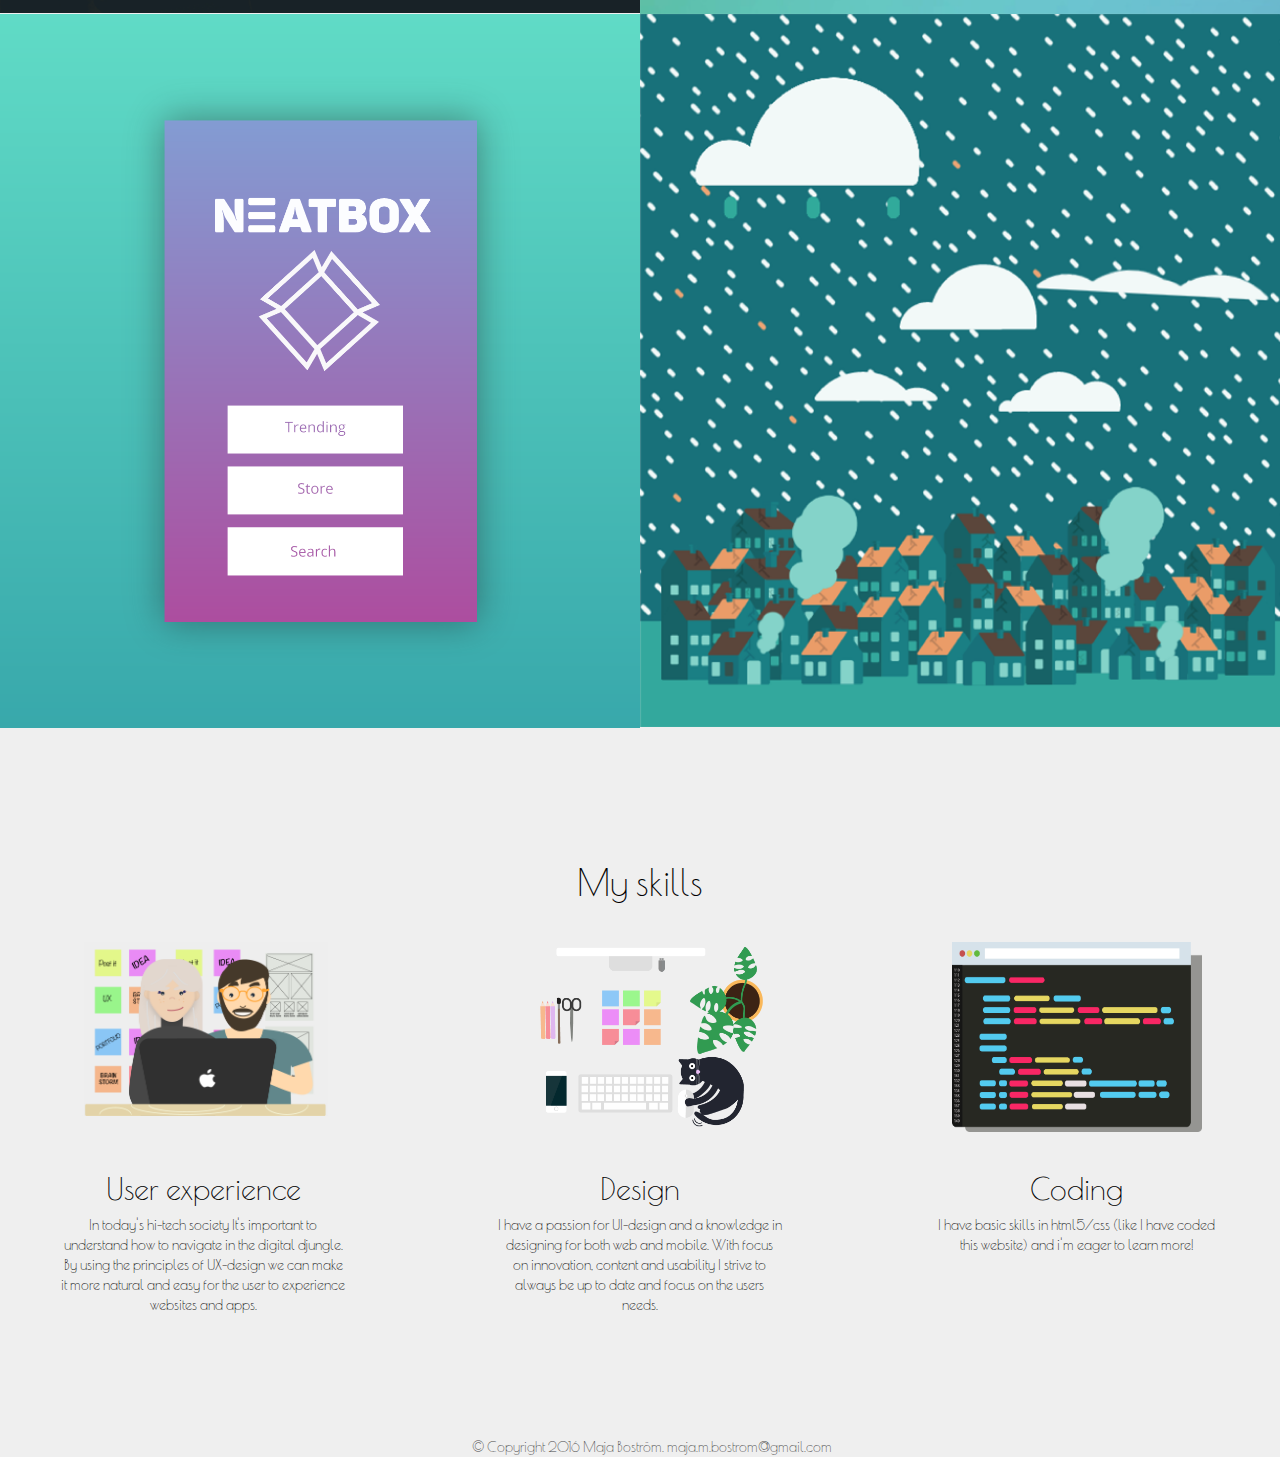
==== commit 80e92491: "finfix" ====
--- a/index.html
+++ b/index.html
@@ -75,7 +75,7 @@
       <div class="row">
 	<div class="col-md-6">
 		<div id="blue"> 
-			<a href="project1.html" title="Transdev" name="Project1"><img src="mobil1.png"></a>
+			<a href="project1.html" title="Redesign App Store" name="Project1"><img src="mobil1.png"></a>
 			 </div>
 		</div>
 	
--- a/style.css
+++ b/style.css
@@ -225,19 +225,18 @@
 
 
 	.page1 {
-	background-color: #f2f2f2;
+	background-color: #efefef;
 	
 	}
 
 	.project1{
-	background-color:#ffffff;
-	box-shadow: 1px -1px 20px #888888;
+	background-color:#f9f9f9;
 	margin:0 auto;
 	margin-top: 100px;
 	width:1050px;
-	height:2650px;
+	height:3880px;
 	margin-bottom: 30px;
-	border-radius:  1em;
+	border-radius: 1em;
 	}
 
 	.project1 h2{
@@ -250,20 +249,30 @@
 		margin-left:70px;
 	}
 
-	.mobil1 {
-	position:relative;
-	width:1050px;
-	height:610px;
-	border-top-right-radius: 1em;
-    border-top-left-radius: 1em;
-	}
+	.videoWrapper {
+		padding-left:17%; 
+		height: 0;
+		width: 100%; 
+		padding-bottom: 30.25%;
+		padding-top: 65px;
+	}
+
+	.mobil11 {
+	position:relative;
+	margin-top:-4px;
+	width:1050px;
+	height:470px;
+	
+	
+	}
+	
 
 	.processt
 	{
 	margin-top:-3px;	
 	position:relative;
 	width:1050px;
-	height:700px;
+	height:1825px;
 	}
 
 	.mobilbildclaudio {
@@ -274,11 +283,21 @@
 	}
 
     .mobilbild1 {
-    margin-top:45px;
-	position:relative;
-	width:1050px;
-	height:600px;
-
+    margin-top:140px;
+	position:relative;
+	width:1050px;
+	height:506px;
+
+	}
+
+.descriptionproject {
+    width: 75%;
+    float: left;
+    left: 10%;
+    top: 1%;
+    position: relative;
+    line-height: 1.5;
+    margin-bottom: 4%;
 	}
 
 	.goback{
@@ -328,12 +347,11 @@
 	}
 
 	.project2{
-	background-color:#ffffff;
-	box-shadow: 1px -1px 20px #888888;
+	background-color:#f9f9f9;
 	margin:0 auto;
 	margin-top: 100px;
 	width:1050px;
-	height:1810px;
+	height:1920px;
 	margin-bottom: 30px;
 	border-radius:  1em;
 	}
@@ -346,6 +364,16 @@
 	.project2 p{
 		margin-top: 30px;
 		margin-left:70px;
+	}
+
+	.descriptionproject {
+    width: 75%;
+    float: left;
+    left: 10%;
+    top: 1%;
+    position: relative;
+    line-height: 1.5;
+    margin-bottom: 4%;
 	}
 
 	.goback{
@@ -386,12 +414,11 @@
 	}
 
 	.project3{
-	background-color:#ffffff;
-	box-shadow: 1px -1px 20px #888888;
+	background-color:#f9f9f9;
 	margin:0 auto;
 	margin-top: 100px;
 	width:1050px;
-	height:3650px;
+	height:3900px;
 	margin-bottom: 30px;
 	border-radius:  1em;
 	}
@@ -413,6 +440,16 @@
 	height:3100px;
 	border-top-right-radius: 1em;
     border-top-left-radius: 1em;
+	}
+
+	.descriptionproject {
+    width: 75%;
+    float: left;
+    left: 10%;
+    top: 1%;
+    position: relative;
+    line-height: 1.5;
+    margin-bottom: 4%;
 	}
 
 	.goback{
@@ -452,12 +489,11 @@
 	}
 
 	.project4{
-	background-color:#ffffff;
-	box-shadow: 1px -1px 20px #888888;
+	background-color:#f9f9f9;
 	margin:0 auto;
 	margin-top: 100px;
 	width:1050px;
-	height:2490px;
+	height:2520px;
 	margin-bottom: 30px;
 	border-radius: 1em;
 	}
@@ -470,6 +506,16 @@
 	.project4 p{
 		margin-top: 30px;
 		margin-left:70px;
+	}
+
+
+	.mobil14 {
+	position:relative;
+	width:1050px;
+	height:600px;
+	border-radius:  1em;
+	
+	
 	}
 
 	.Pushedaway {
@@ -486,6 +532,16 @@
 	position:relative;
 	width:1050px;
 	height:700px;
+	}
+
+	.descriptionproject {
+    width: 75%;
+    float: left;
+    left: 10%;
+    top: 1%;
+    position: relative;
+    line-height: 1.5;
+    margin-bottom: 4%;
 	}
 
 	.goback4{
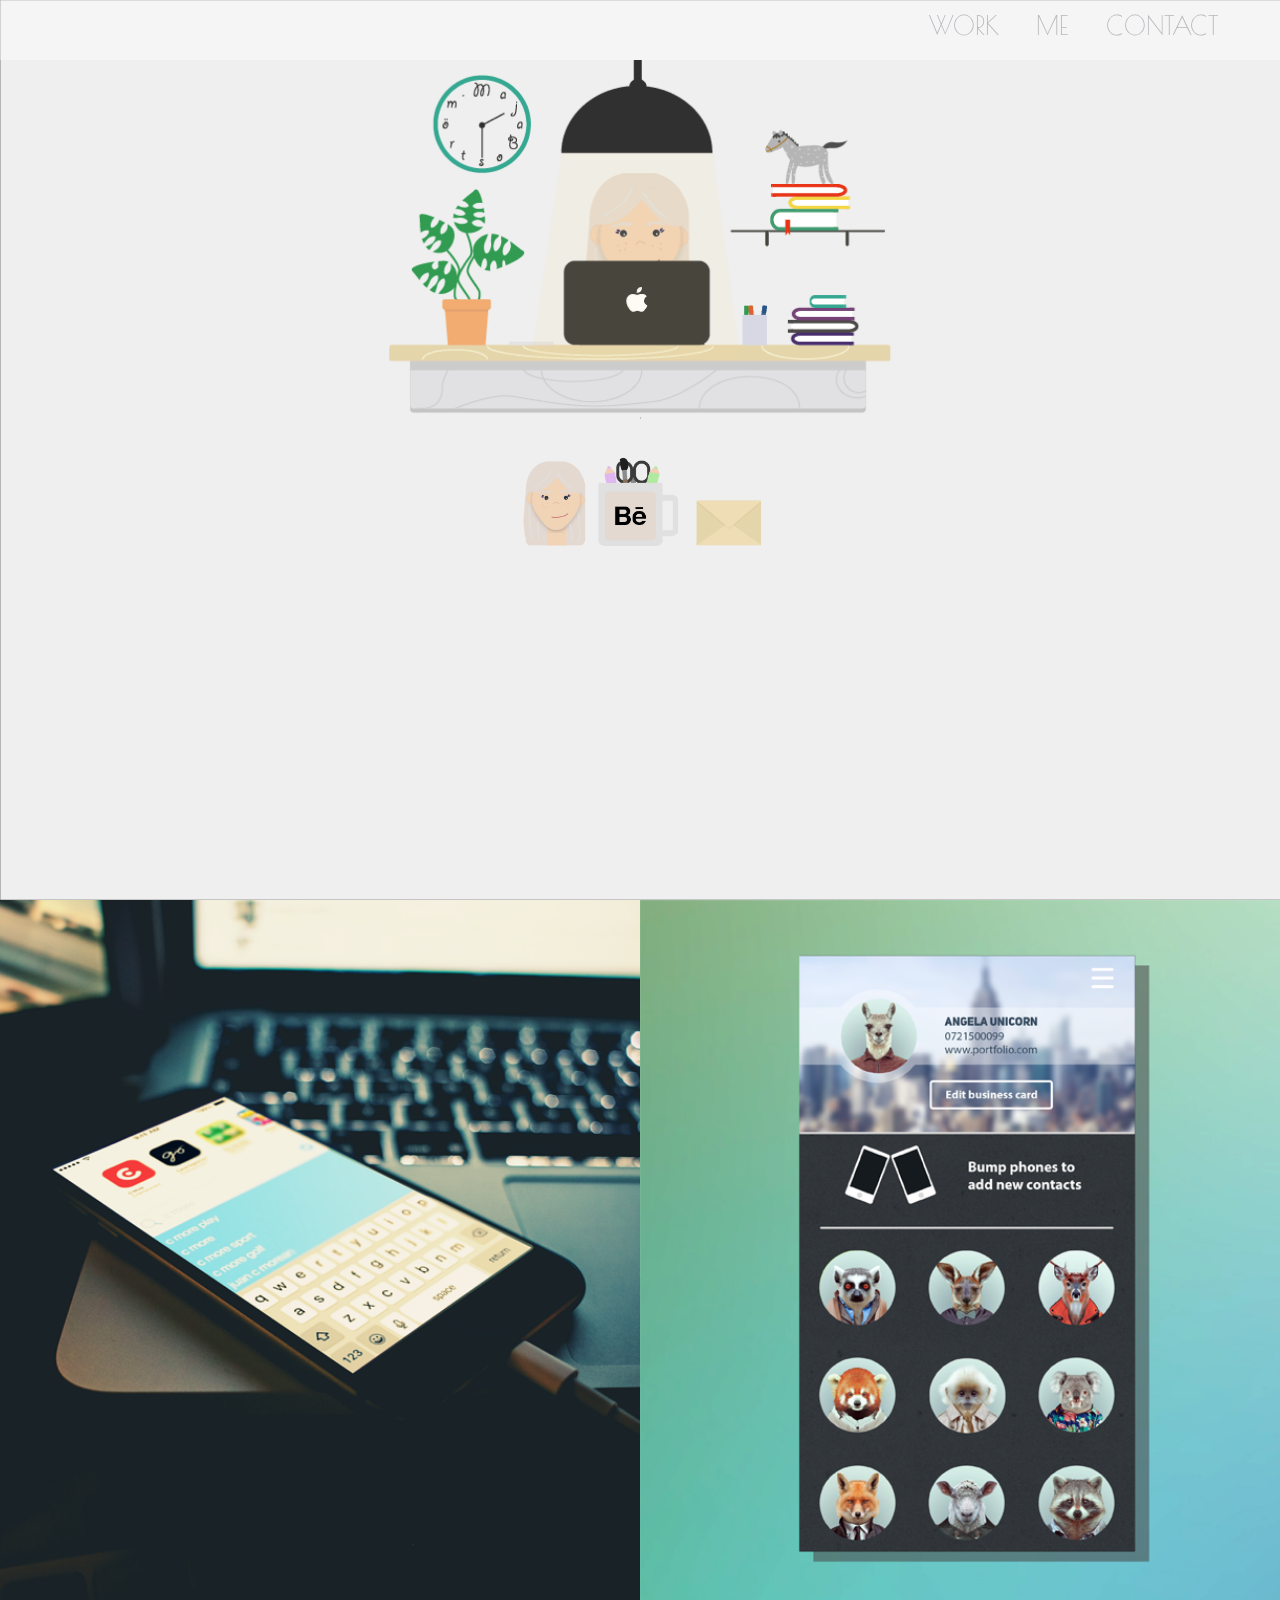
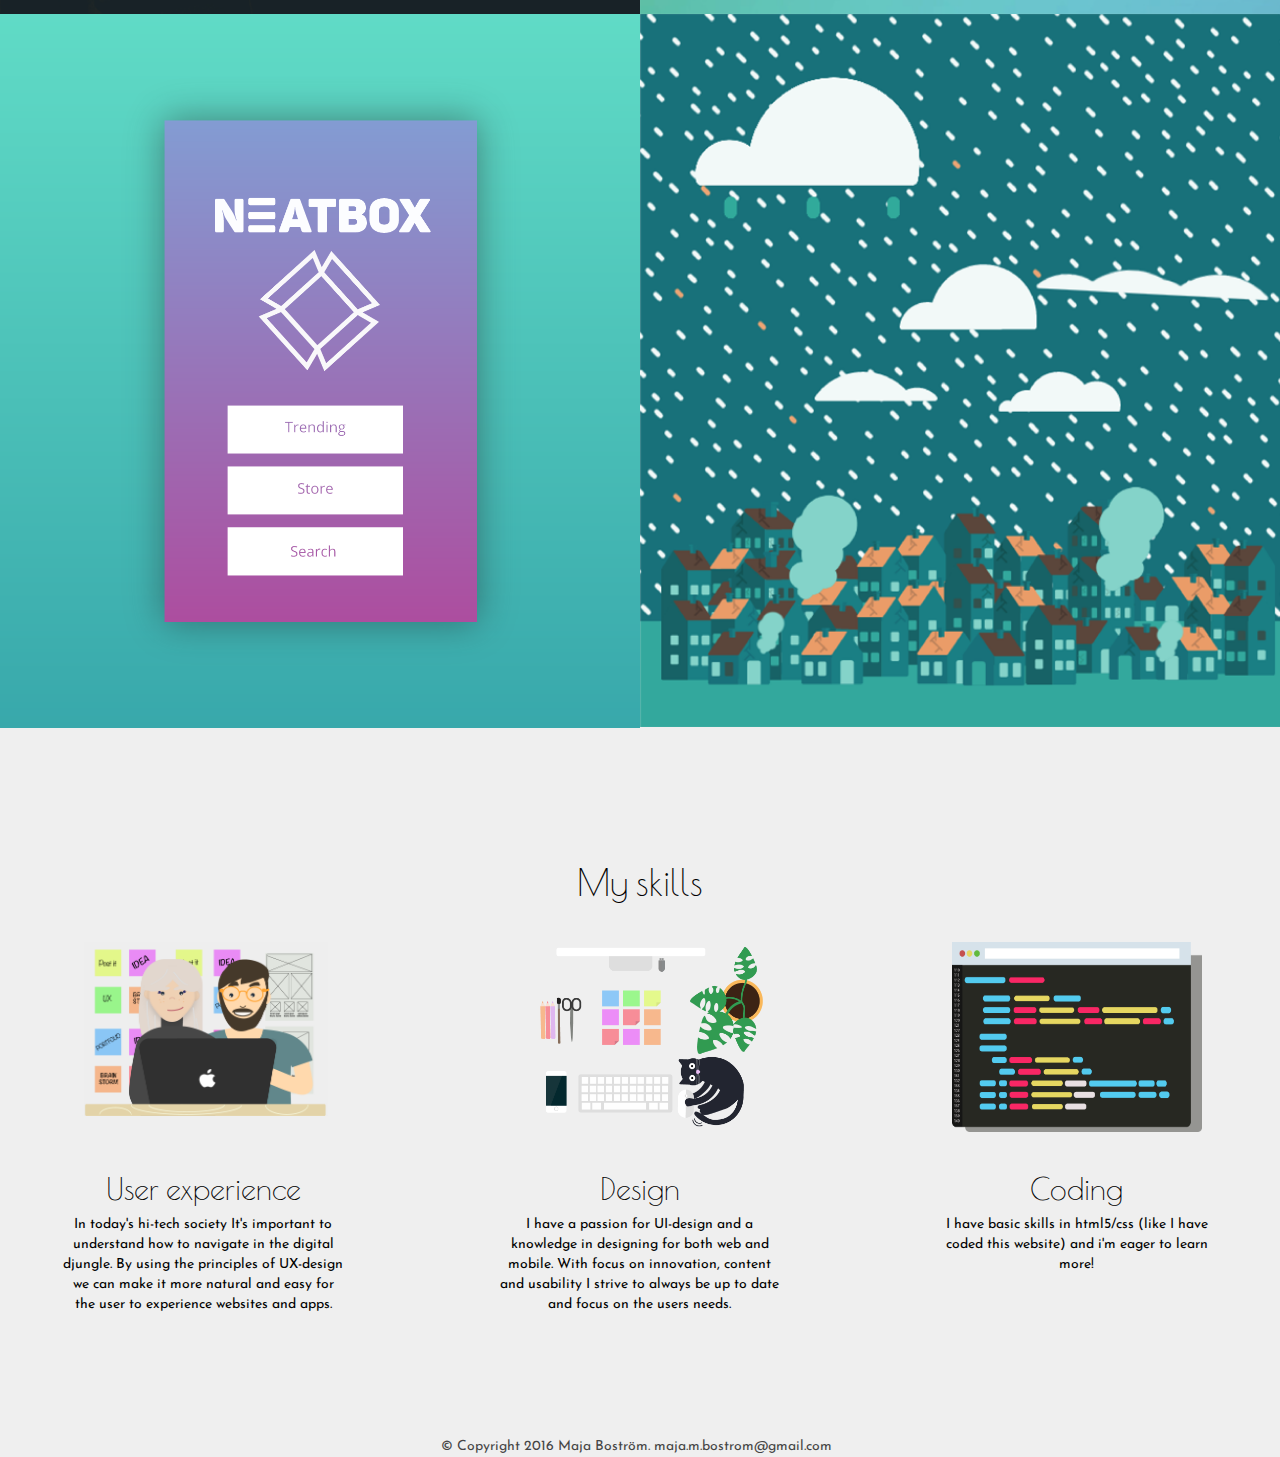
==== commit 157319e3: "change of font style" ====
--- a/index.html
+++ b/index.html
@@ -7,6 +7,7 @@
 		<title>Maja Boström Portfolio</title>
 		<meta name="viewport" content="width=device-width">
 		<link href='https://fonts.googleapis.com/css?family=Poiret One' rel='stylesheet' type='text/css'>
+		<link href='https://fonts.googleapis.com/css?family=Josefin+Sans' rel='stylesheet' type='text/css'>
 
 	</head>
 	
--- a/style.css
+++ b/style.css
@@ -1,3 +1,5 @@
+
+p { font-family: 'Josefin Sans', sans-serif; }
 
 body {
 	padding:0;
@@ -211,7 +213,6 @@
 	height:100%;
 	width:100%;
 	position:relative;
-	float:left;
 	transition: all 0.2s;
 
 	
@@ -225,7 +226,7 @@
 
 
 	.page1 {
-	background-color: #efefef;
+	background-color: #f2f2f2;
 	
 	}
 
@@ -275,12 +276,7 @@
 	height:1825px;
 	}
 
-	.mobilbildclaudio {
-	 margin-top:45px;
-	position:relative;
-	width:1050px;
-	height:600px;
-	}
+	
 
     .mobilbild1 {
     margin-top:140px;
@@ -418,7 +414,7 @@
 	margin:0 auto;
 	margin-top: 100px;
 	width:1050px;
-	height:3900px;
+	height:3800px;
 	margin-bottom: 30px;
 	border-radius:  1em;
 	}
@@ -493,7 +489,7 @@
 	margin:0 auto;
 	margin-top: 100px;
 	width:1050px;
-	height:2520px;
+	height:2470px;
 	margin-bottom: 30px;
 	border-radius: 1em;
 	}
@@ -524,6 +520,13 @@
 	left:50px;
 	width:400px;
 	height:500px;
+	}
+
+	.mobilbildclaudio {
+	 margin-top:-15px;
+	position:relative;
+	width:1050px;
+	height:600px;
 	}
 
 	.processp
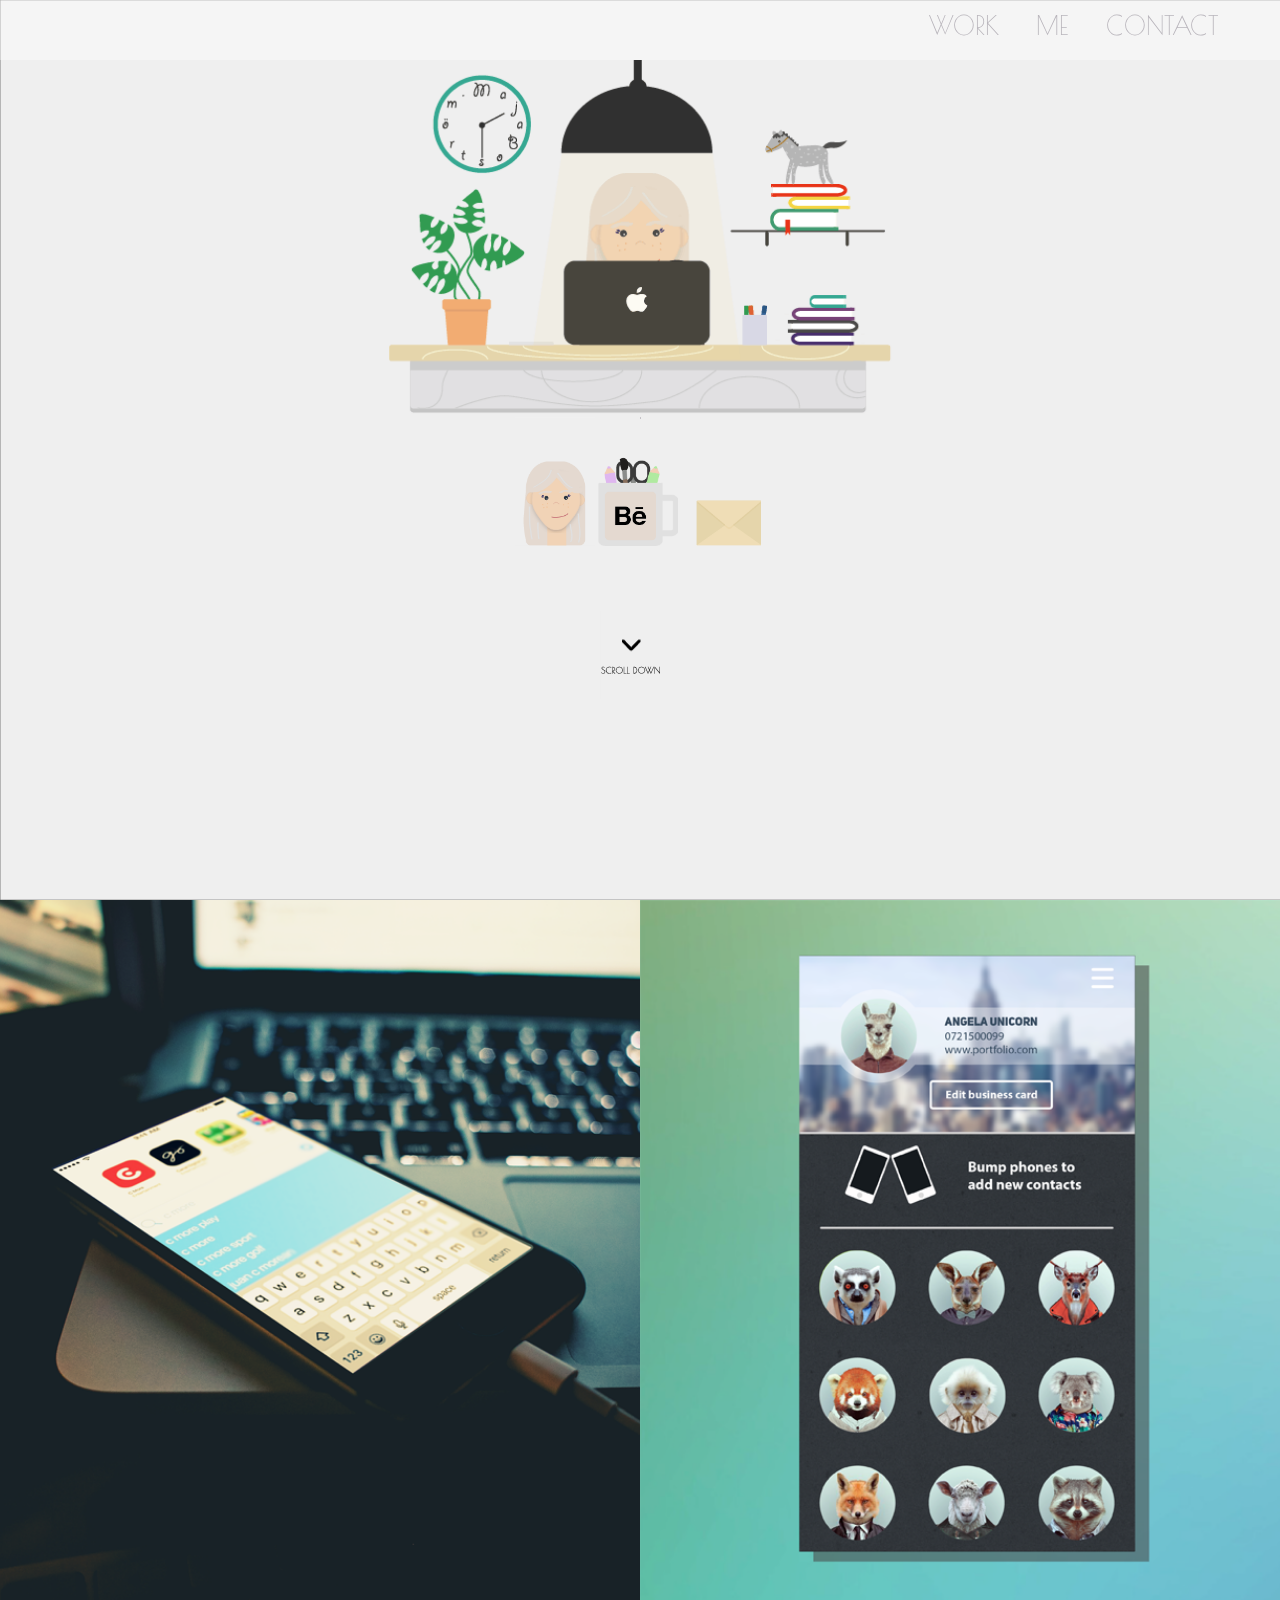
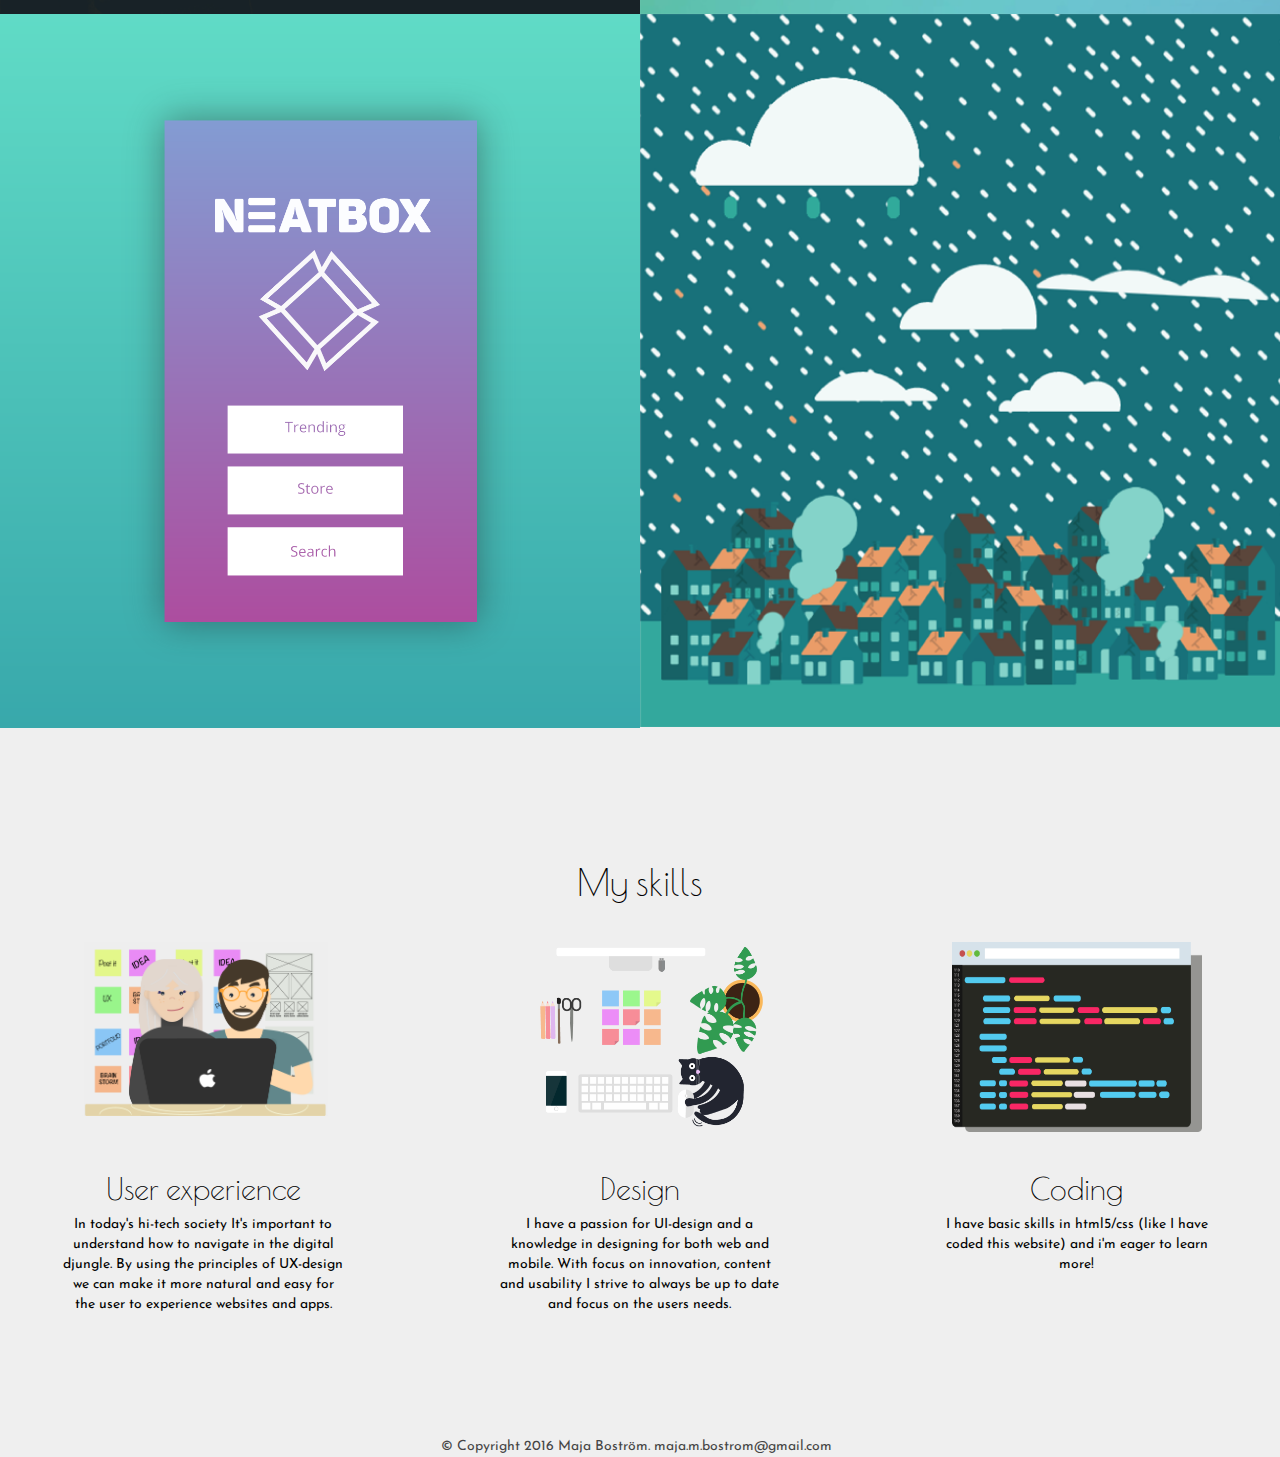
==== commit 0db50c9f: "scrolldown" ====
--- a/index.html
+++ b/index.html
@@ -32,7 +32,10 @@
 				<li><a class="mail-icon3" href="mailto:maja.m.bostrom@gmail.com"></a></li>
 			</ul>
 
-			
+		<div class="scrolldown">	
+          <img class="scrolldowngif" src="scrolldown_2.gif">
+
+        </div>
 		</div>
 		</div>
 
--- a/style.css
+++ b/style.css
@@ -205,6 +205,16 @@
   
 }
 
+.scrolldown {
+	display:block;
+	width:80px;
+	height:129px;
+	margin-top: -40px;
+	margin-right: auto;
+	margin-left: auto;
+	background-size: cover;
+	}
+
 
 
 #blue img {
